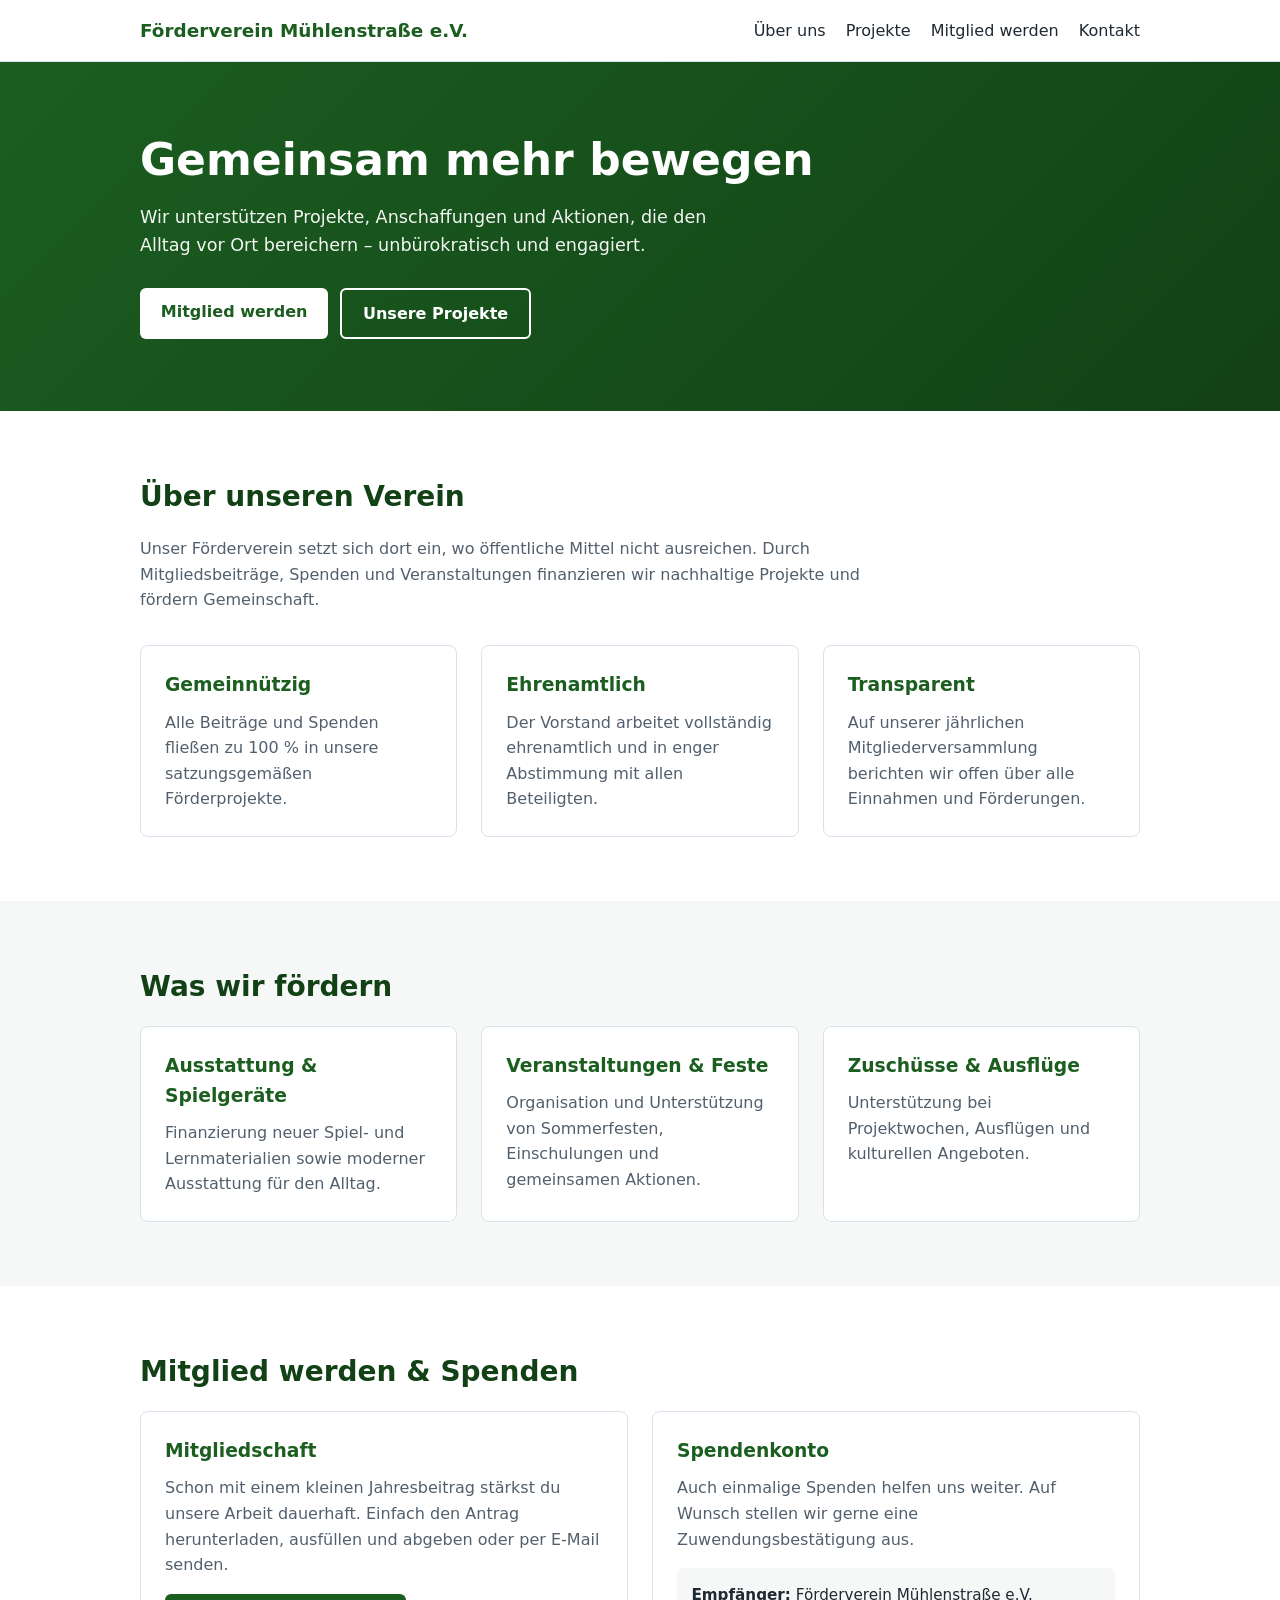
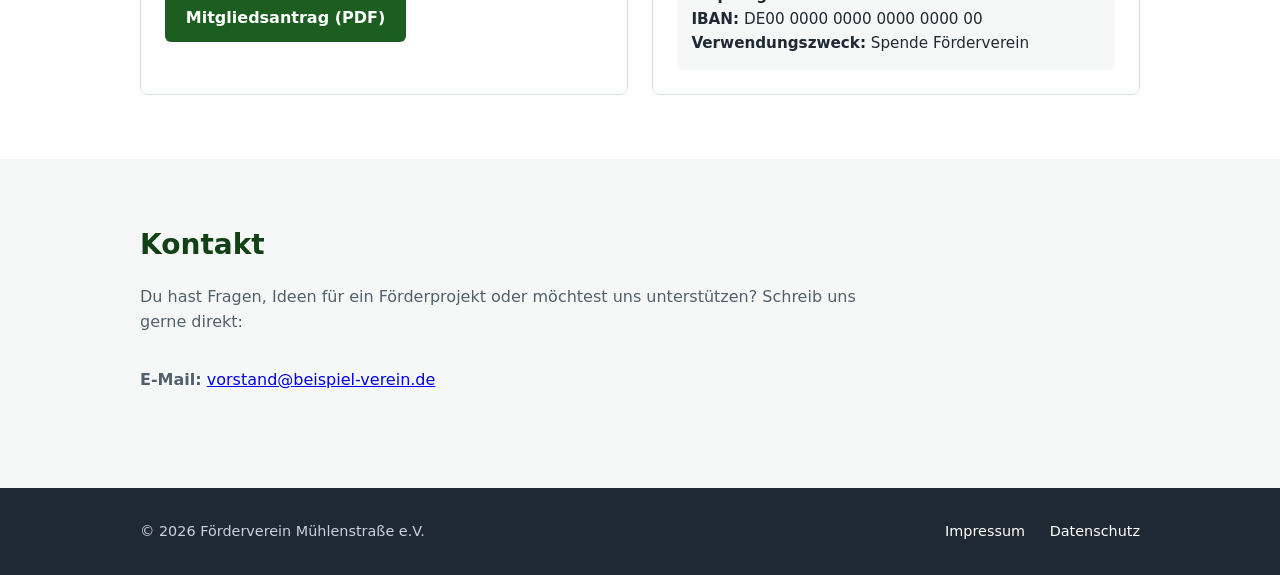
==== index.html @ feee3487 "Add files via upload" ====
<!DOCTYPE html>
<html lang="de">
<head>
  <meta charset="UTF-8">
  <meta name="viewport" content="width=device-width, initial-scale=1.0">
  <title>Förderverein Mühlenstraße e.V.</title>
  <link rel="stylesheet" href="style.css">
</head>
<body>

  <header class="site-header">
    <div class="container nav-wrapper">
      <a href="index.html" class="logo">Förderverein Mühlenstraße e.V.</a>
      <nav aria-label="Hauptnavigation">
        <ul class="nav-list">
          <li><a href="#ueber-uns">Über uns</a></li>
          <li><a href="#projekte">Projekte</a></li>
          <li><a href="#mitglied-werden">Mitglied werden</a></li>
          <li><a href="#kontakt">Kontakt</a></li>
        </ul>
      </nav>
    </div>
  </header>

  <main>
    <!-- Hero-Bereich -->
    <section class="hero">
      <div class="container">
        <h1>Gemeinsam mehr bewegen</h1>
        <p>Wir unterstützen Projekte, Anschaffungen und Aktionen, die den Alltag vor Ort bereichern – unbürokratisch und engagiert.</p>
        <div class="hero-actions">
          <a href="#mitglied-werden" class="btn btn-primary">Mitglied werden</a>
          <a href="#projekte" class="btn btn-secondary">Unsere Projekte</a>
        </div>
      </div>
    </section>

    <!-- Über uns -->
    <section id="ueber-uns" class="section">
      <div class="container">
        <h2>Über unseren Verein</h2>
        <p>Unser Förderverein setzt sich dort ein, wo öffentliche Mittel nicht ausreichen. Durch Mitgliedsbeiträge, Spenden und Veranstaltungen finanzieren wir nachhaltige Projekte und fördern Gemeinschaft.</p>
        <div class="grid-3">
          <div class="card">
            <h3>Gemeinnützig</h3>
            <p>Alle Beiträge und Spenden fließen zu 100 % in unsere satzungsgemäßen Förderprojekte.</p>
          </div>
          <div class="card">
            <h3>Ehrenamtlich</h3>
            <p>Der Vorstand arbeitet vollständig ehrenamtlich und in enger Abstimmung mit allen Beteiligten.</p>
          </div>
          <div class="card">
            <h3>Transparent</h3>
            <p>Auf unserer jährlichen Mitgliederversammlung berichten wir offen über alle Einnahmen und Förderungen.</p>
          </div>
        </div>
      </div>
    </section>

    <!-- Projekte -->
    <section id="projekte" class="section section-alt">
      <div class="container">
        <h2>Was wir fördern</h2>
        <div class="grid-3">
          <article class="card">
            <h3>Ausstattung &amp; Spielgeräte</h3>
            <p>Finanzierung neuer Spiel- und Lernmaterialien sowie moderner Ausstattung für den Alltag.</p>
          </article>
          <article class="card">
            <h3>Veranstaltungen &amp; Feste</h3>
            <p>Organisation und Unterstützung von Sommerfesten, Einschulungen und gemeinsamen Aktionen.</p>
          </article>
          <article class="card">
            <h3>Zuschüsse &amp; Ausflüge</h3>
            <p>Unterstützung bei Projektwochen, Ausflügen und kulturellen Angeboten.</p>
          </article>
        </div>
      </div>
    </section>

    <!-- Mitglied werden & Spenden -->
    <section id="mitglied-werden" class="section">
      <div class="container">
        <h2>Mitglied werden &amp; Spenden</h2>
        <div class="grid-2">
          <div class="card">
            <h3>Mitgliedschaft</h3>
            <p>Schon mit einem kleinen Jahresbeitrag stärkst du unsere Arbeit dauerhaft. Einfach den Antrag herunterladen, ausfüllen und abgeben oder per E-Mail senden.</p>
            <a href="dokumente/mitgliedsantrag.pdf" class="btn btn-primary" download>Mitgliedsantrag (PDF)</a>
          </div>
          <div class="card">
            <h3>Spendenkonto</h3>
            <p>Auch einmalige Spenden helfen uns weiter. Auf Wunsch stellen wir gerne eine Zuwendungsbestätigung aus.</p>
            <p class="bank-details">
              <strong>Empfänger:</strong> Förderverein Mühlenstraße e.V.<br>
              <strong>IBAN:</strong> DE00 0000 0000 0000 0000 00<br>
              <strong>Verwendungszweck:</strong> Spende Förderverein
            </p>
          </div>
        </div>
      </div>
    </section>

    <!-- Kontakt -->
    <section id="kontakt" class="section section-alt">
      <div class="container">
        <h2>Kontakt</h2>
        <p>Du hast Fragen, Ideen für ein Förderprojekt oder möchtest uns unterstützen? Schreib uns gerne direkt:</p>
        <p><strong>E-Mail:</strong> <a href="mailto:vorstand@beispiel-verein.de">vorstand@beispiel-verein.de</a></p>
      </div>
    </section>
  </main>

  <footer class="site-footer">
    <div class="container footer-wrapper">
      <span>&copy; 2026 Förderverein Mühlenstraße e.V.</span>
      <nav aria-label="Rechtliches">
        <a href="impressum.html">Impressum</a>
        <a href="datenschutz.html">Datenschutz</a>
      </nav>
    </div>
  </footer>

</body>
</html>
---- style.css ----
:root {
  --primary: #1b5e20;
  --primary-dark: #124116;
  --bg-light: #f6f8f7;
  --text: #1f2933;
  --muted: #52606d;
  --border: #d9e2ec;
  --white: #ffffff;
}

* {
  box-sizing: border-box;
  margin: 0;
  padding: 0;
}

html {
  scroll-behavior: smooth;
}

body {
  font-family: system-ui, -apple-system, BlinkMacSystemFont, "Segoe UI", Roboto, sans-serif;
  color: var(--text);
  line-height: 1.6;
}

.container {
  max-width: 1040px;
  margin: 0 auto;
  padding: 0 1.25rem;
}

/* Header & Navigation */
.site-header {
  background: var(--white);
  border-bottom: 1px solid var(--border);
  position: sticky;
  top: 0;
  z-index: 100;
}

.nav-wrapper {
  display: flex;
  flex-wrap: wrap;
  justify-content: space-between;
  align-items: center;
  padding-top: 1rem;
  padding-bottom: 1rem;
  gap: 1rem;
}

.logo {
  font-weight: 700;
  font-size: 1.15rem;
  color: var(--primary);
  text-decoration: none;
}

.nav-list {
  list-style: none;
  display: flex;
  flex-wrap: wrap;
  gap: 1.25rem;
}

.nav-list a {
  text-decoration: none;
  color: var(--text);
  font-weight: 500;
}

.nav-list a:hover {
  color: var(--primary);
}

/* Hero */
.hero {
  background: linear-gradient(135deg, var(--primary), var(--primary-dark));
  color: var(--white);
  padding: 4.5rem 0;
}

.hero h1 {
  font-size: clamp(1.9rem, 4vw, 2.75rem);
  margin-bottom: 1rem;
  line-height: 1.2;
}

.hero p {
  max-width: 620px;
  font-size: 1.1rem;
  margin-bottom: 1.75rem;
  opacity: 0.95;
}

.hero-actions {
  display: flex;
  flex-wrap: wrap;
  gap: 0.75rem;
}

/* Buttons */
.btn {
  display: inline-block;
  padding: 0.7rem 1.3rem;
  border-radius: 6px;
  font-weight: 600;
  text-decoration: none;
  transition: background 0.15s ease;
}

.btn-primary {
  background: var(--primary);
  color: var(--white);
}

.hero .btn-primary {
  background: var(--white);
  color: var(--primary);
}

.btn-primary:hover {
  opacity: 0.92;
}

.btn-secondary {
  border: 2px solid var(--white);
  color: var(--white);
}

.btn-secondary:hover {
  background: rgba(255, 255, 255, 0.12);
}

/* Sections & Grids */
.section {
  padding: 4rem 0;
}

.section-alt {
  background: var(--bg-light);
}

.section h2 {
  font-size: 1.75rem;
  margin-bottom: 1rem;
  color: var(--primary-dark);
}

.section > .container > p {
  max-width: 720px;
  margin-bottom: 2rem;
  color: var(--muted);
}

.grid-3 {
  display: grid;
  grid-template-columns: repeat(auto-fit, minmax(260px, 1fr));
  gap: 1.5rem;
}

.grid-2 {
  display: grid;
  grid-template-columns: repeat(auto-fit, minmax(300px, 1fr));
  gap: 1.5rem;
}

.card {
  background: var(--white);
  border: 1px solid var(--border);
  border-radius: 8px;
  padding: 1.5rem;
}

.card h3 {
  margin-bottom: 0.6rem;
  color: var(--primary);
}

.card p {
  margin-bottom: 1rem;
  color: var(--muted);
}

.card p:last-child {
  margin-bottom: 0;
}

.bank-details {
  background: var(--bg-light);
  padding: 0.9rem;
  border-radius: 6px;
  font-size: 0.95rem;
  color: var(--text) !important;
}

/* Footer */
.site-footer {
  background: #1f2933;
  color: #cbd2d9;
  padding: 2rem 0;
  font-size: 0.9rem;
}

.footer-wrapper {
  display: flex;
  flex-wrap: wrap;
  justify-content: space-between;
  gap: 1rem;
}

.site-footer a {
  color: var(--white);
  text-decoration: none;
  margin-left: 1.25rem;
}

.site-footer a:hover {
  text-decoration: underline;
}
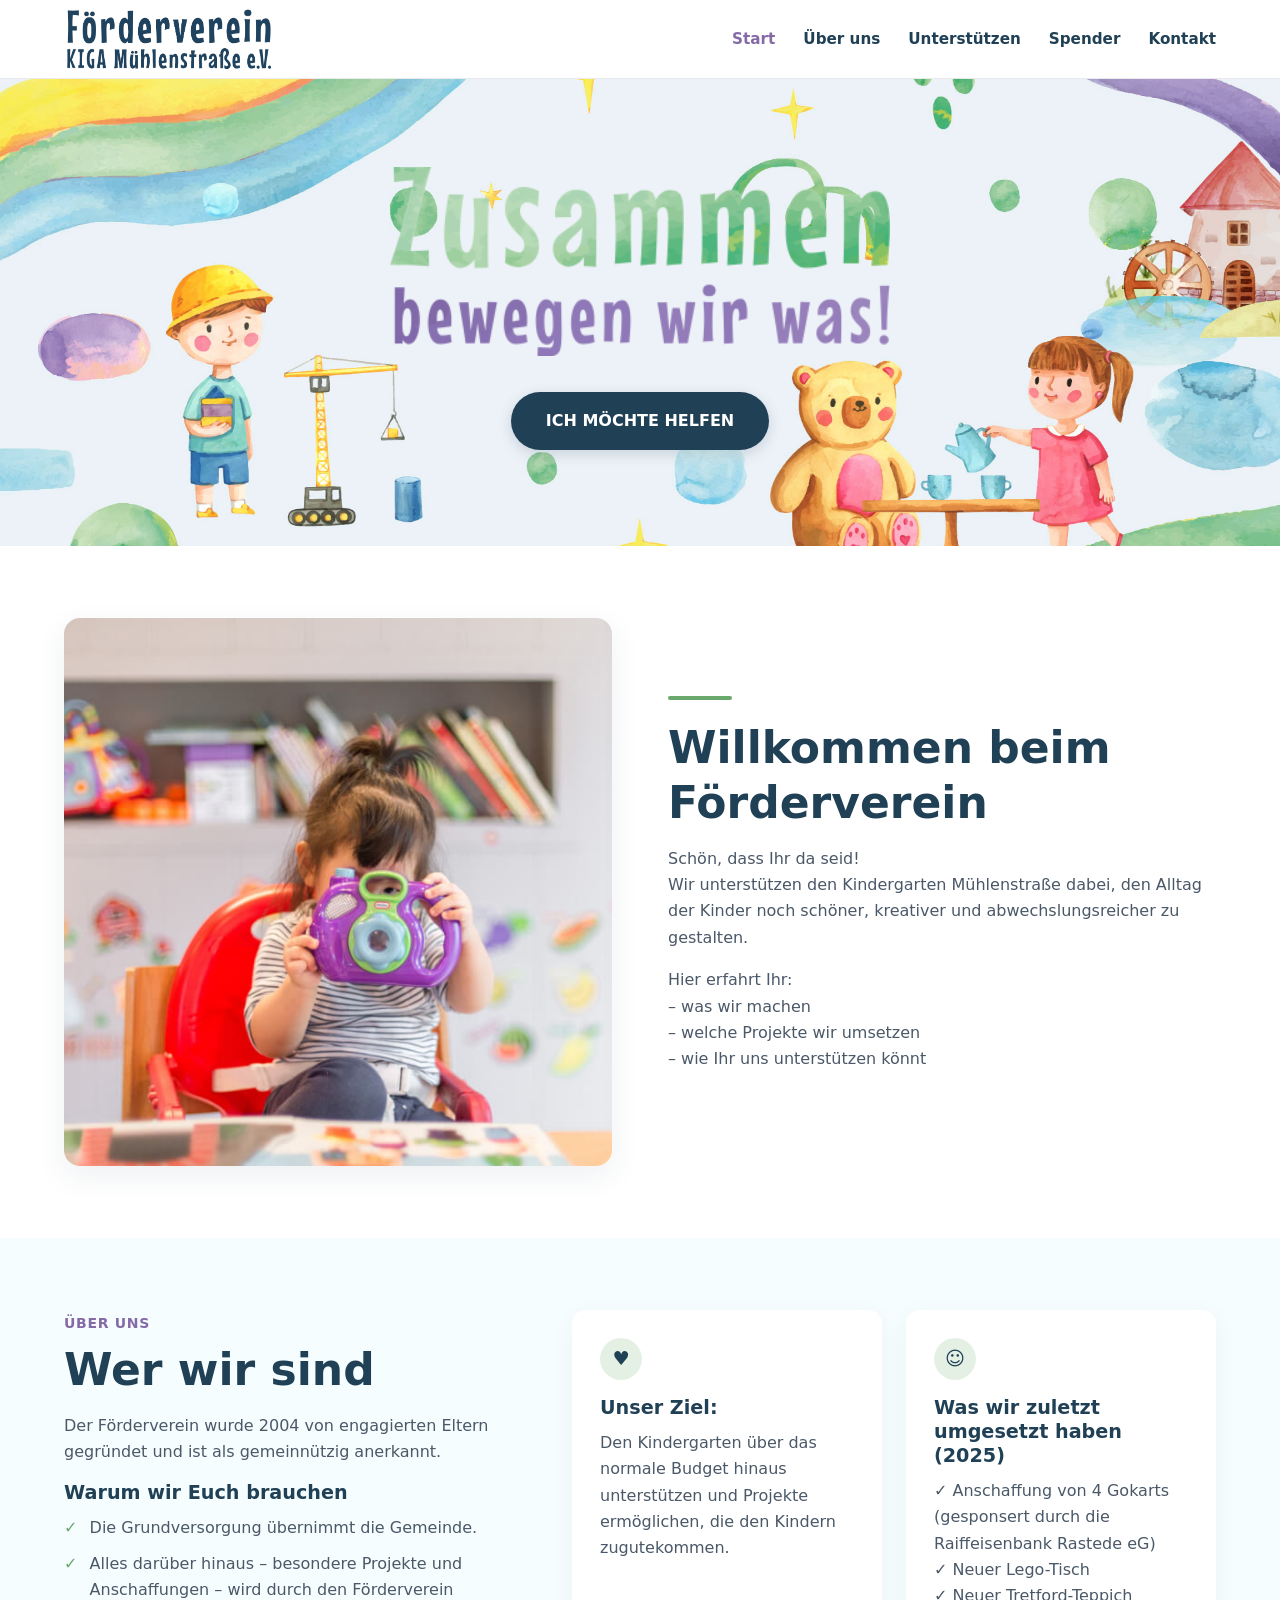
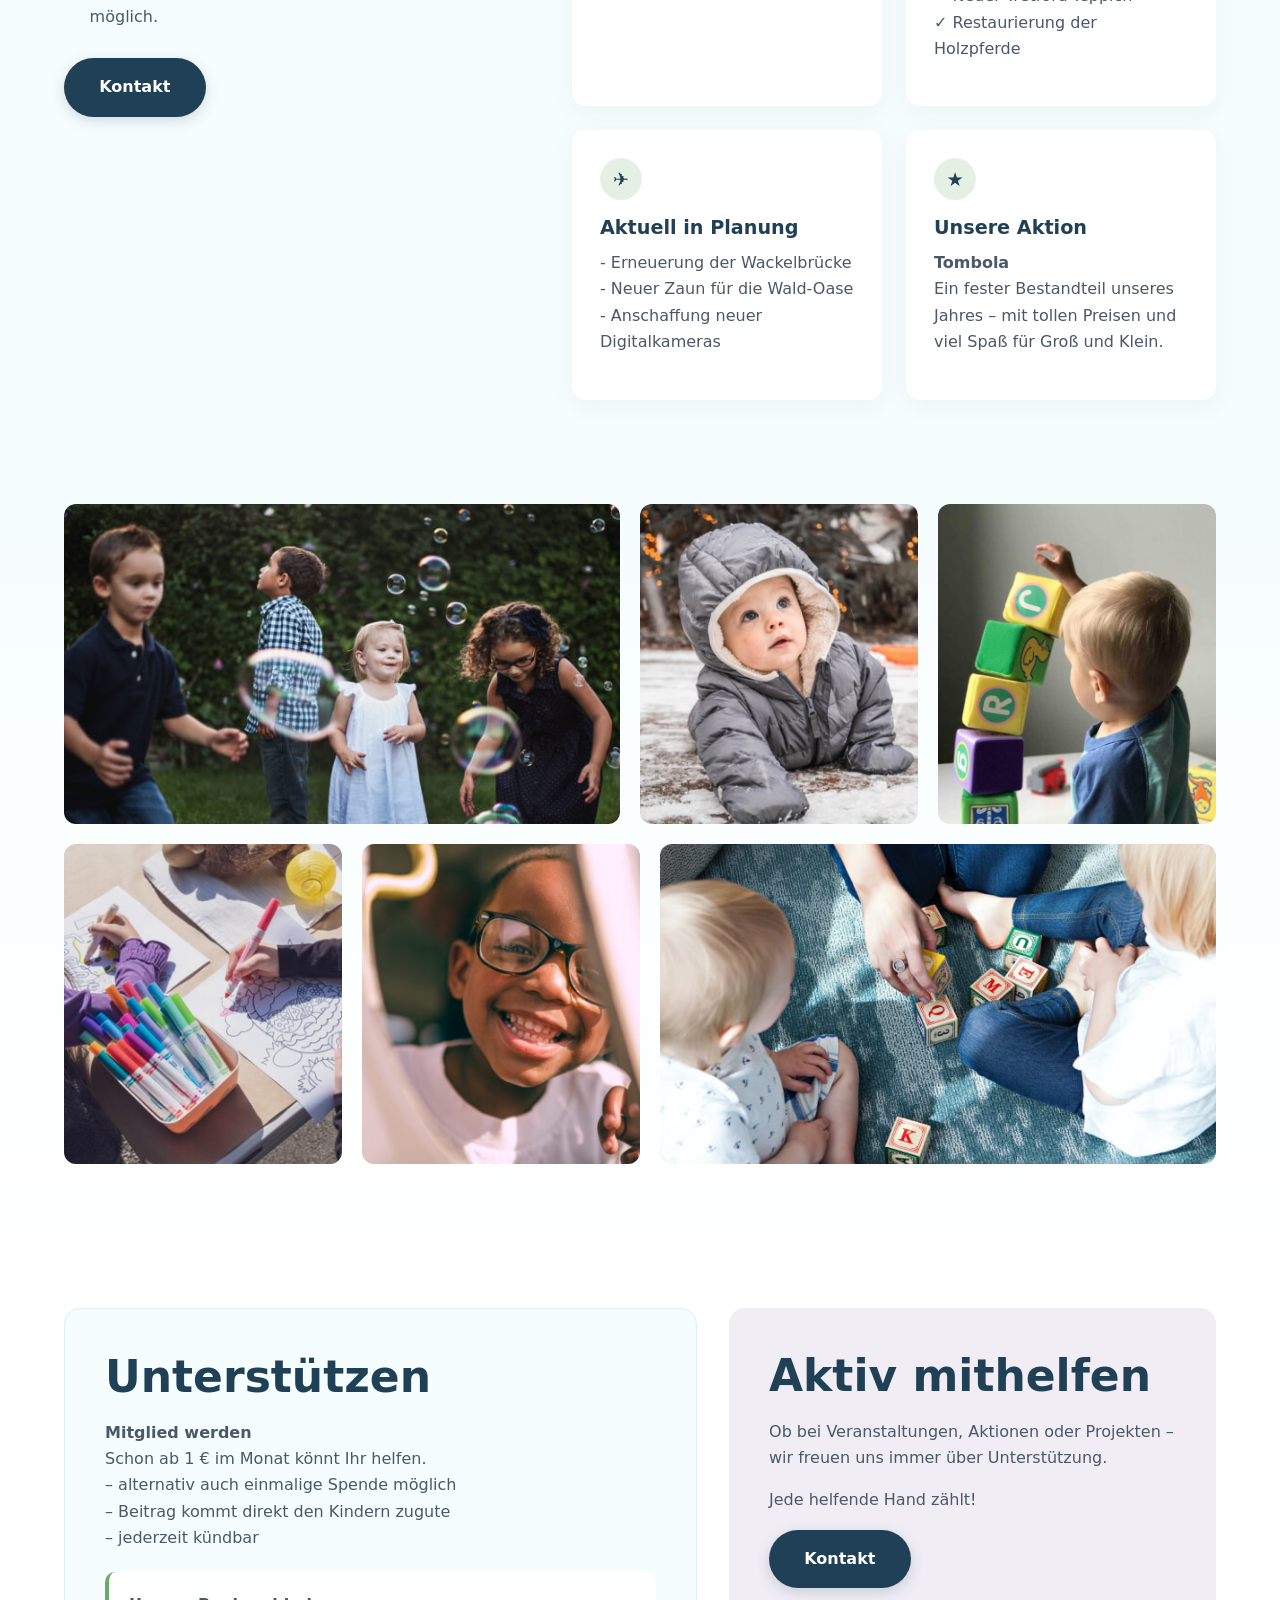
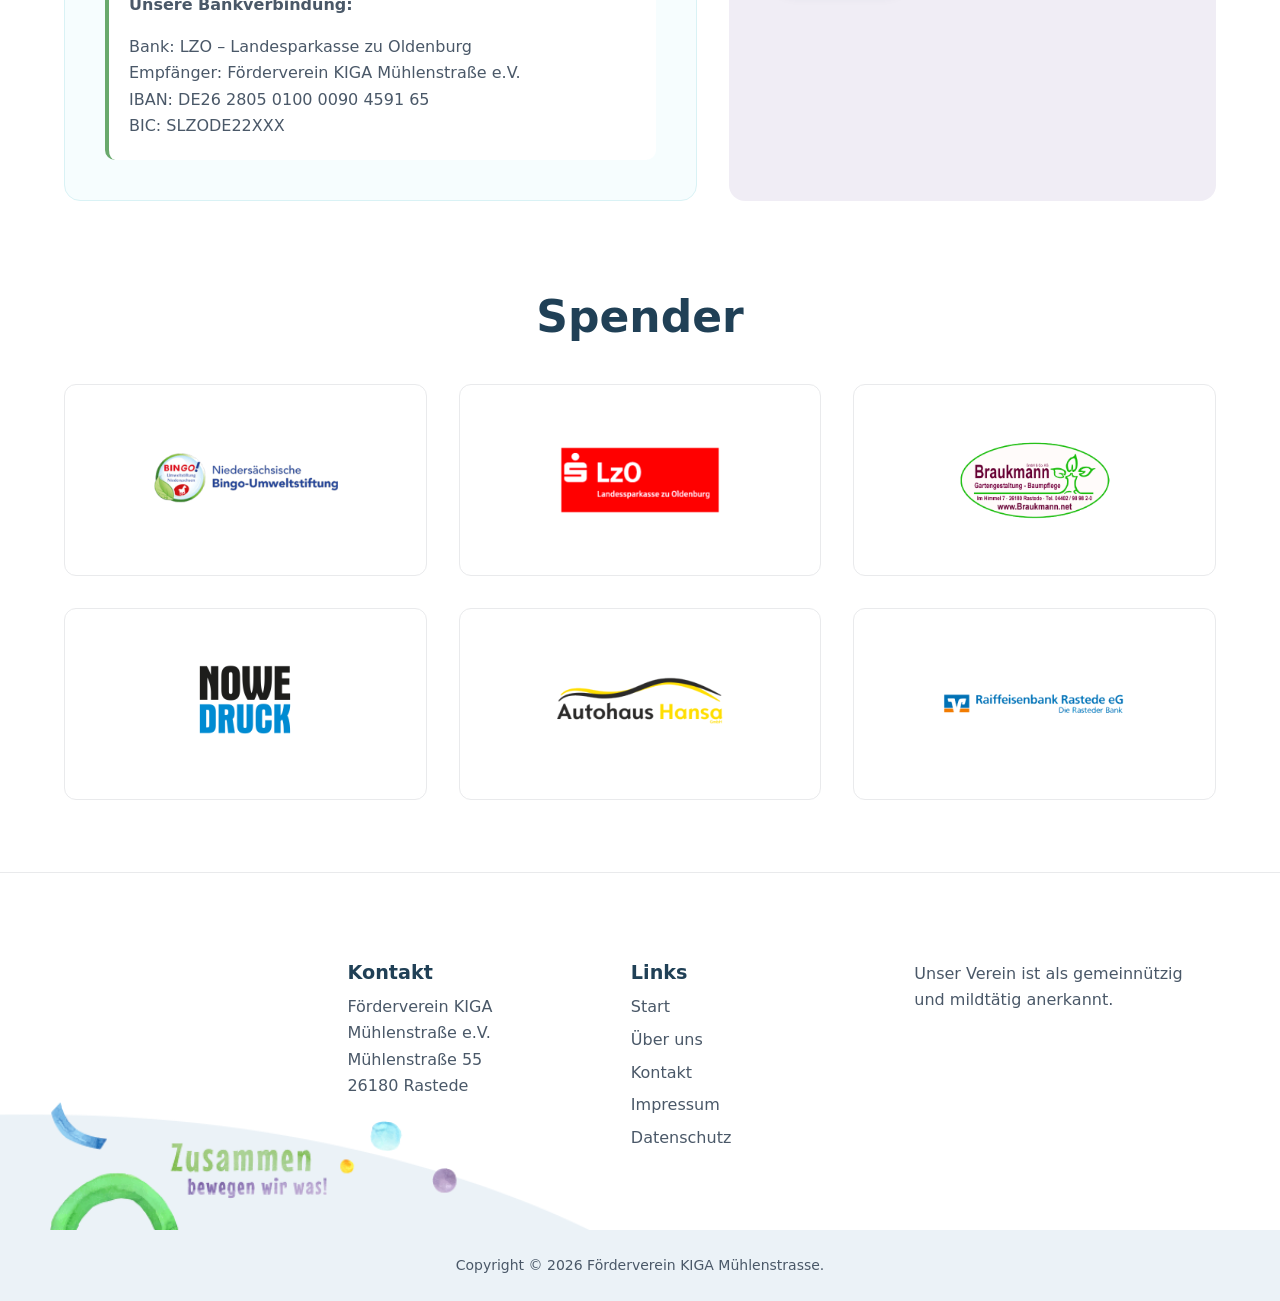
==== commit ffadb9ff: "Add files via upload" ====
--- a/index.html
+++ b/index.html
@@ -3,121 +3,226 @@
 <head>
   <meta charset="UTF-8">
   <meta name="viewport" content="width=device-width, initial-scale=1.0">
-  <title>Förderverein Mühlenstraße e.V.</title>
+  <title>Förderverein KIGA Mühlenstrasse – Rastede</title>
   <link rel="stylesheet" href="style.css">
+  <link rel="icon" href="bilder/Favicon_Kiga_muehlenstr-300x300.jpg" type="image/jpeg">
 </head>
 <body>
 
+  <!-- Header & Navigation -->
   <header class="site-header">
     <div class="container nav-wrapper">
-      <a href="index.html" class="logo">Förderverein Mühlenstraße e.V.</a>
-      <nav aria-label="Hauptnavigation">
+      <a href="#start" class="logo-link">
+        <img src="bilder/Logo_KIGA_Muehlenstrasse_Rastede_mJ7N.png" alt="Förderverein KIGA Mühlenstrasse e.V.">
+      </a>
+      <nav aria-label="Primäre Website-Navigation">
         <ul class="nav-list">
+          <li><a href="#start" class="active">Start</a></li>
           <li><a href="#ueber-uns">Über uns</a></li>
-          <li><a href="#projekte">Projekte</a></li>
-          <li><a href="#mitglied-werden">Mitglied werden</a></li>
+          <li><a href="#unterstuetzen">Unterstützen</a></li>
+          <li><a href="#spender">Spender</a></li>
           <li><a href="#kontakt">Kontakt</a></li>
         </ul>
       </nav>
     </div>
   </header>
 
-  <main>
+  <main id="start">
     <!-- Hero-Bereich -->
     <section class="hero">
+      <div class="container hero-inner">
+        <img src="bilder/Header_Zusatz-FV-KIGA-Rastede-rr4tlqom62oj210b3sc5xl4yp_mJ7N.png" alt="Zusammen bewegen wir was!" class="hero-graphic">
+        <div class="hero-action">
+          <a href="#unterstuetzen" class="btn">ICH MÖCHTE HELFEN</a>
+        </div>
+      </div>
+    </section>
+
+    <!-- Willkommen beim Förderverein -->
+    <section class="section section-white">
+      <div class="container split-2">
+        <div class="image-col">
+          <img src="bilder/day-care-home-about-image_mJ7N.jpg" alt="Kindergarten Mühlenstraße Rastede" class="rounded-img">
+        </div>
+        <div class="text-col">
+          <div class="accent-line"></div>
+          <h2>Willkommen beim Förderverein</h2>
+          <p>Schön, dass Ihr da seid!<br>
+          Wir unterstützen den Kindergarten Mühlenstraße dabei, den Alltag der Kinder noch schöner, kreativer und abwechslungsreicher zu gestalten.</p>
+          <p>Hier erfahrt Ihr:<br>
+          – was wir machen<br>
+          – welche Projekte wir umsetzen<br>
+          – wie Ihr uns unterstützen könnt</p>
+        </div>
+      </div>
+    </section>
+
+    <!-- Über uns & Projekte -->
+    <section id="ueber-uns" class="section section-ice">
+      <div class="container about-layout">
+        <div class="about-intro">
+          <span class="eyebrow">Über uns</span>
+          <h2>Wer wir sind</h2>
+          <p>Der Förderverein wurde 2004 von engagierten Eltern gegründet und ist als gemeinnützig anerkannt.</p>
+          
+          <h5>Warum wir Euch brauchen</h5>
+          <ul class="check-list">
+            <li>Die Grundversorgung übernimmt die Gemeinde.</li>
+            <li>Alles darüber hinaus – besondere Projekte und Anschaffungen – wird durch den Förderverein möglich.</li>
+          </ul>
+          <a href="#kontakt" class="btn">Kontakt</a>
+        </div>
+
+        <div class="about-cards">
+          <div class="info-card">
+            <div class="card-icon">♥</div>
+            <h5>Unser Ziel:</h5>
+            <p>Den Kindergarten über das normale Budget hinaus unterstützen und Projekte ermöglichen, die den Kindern zugutekommen.</p>
+          </div>
+
+          <div class="info-card">
+            <div class="card-icon">☺</div>
+            <h5>Was wir zuletzt umgesetzt haben (2025)</h5>
+            <p>
+              ✓ Anschaffung von 4 Gokarts (gesponsert durch die Raiffeisenbank Rastede eG)<br>
+              ✓ Neuer Lego-Tisch<br>
+              ✓ Neuer Tretford-Teppich<br>
+              ✓ Restaurierung der Holzpferde
+            </p>
+          </div>
+
+          <div class="info-card">
+            <div class="card-icon">✈</div>
+            <h5>Aktuell in Planung</h5>
+            <p>
+              - Erneuerung der Wackelbrücke<br>
+              - Neuer Zaun für die Wald-Oase<br>
+              - Anschaffung neuer Digitalkameras
+            </p>
+          </div>
+
+          <div class="info-card">
+            <div class="card-icon">★</div>
+            <h5>Unsere Aktion</h5>
+            <p><strong>Tombola</strong><br>
+            Ein fester Bestandteil unseres Jahres – mit tollen Preisen und viel Spaß für Groß und Klein.</p>
+          </div>
+        </div>
+      </div>
+    </section>
+
+    <!-- Bildergalerie -->
+    <section class="section section-gradient">
+      <div class="container gallery-wrapper">
+        <div class="gallery-row row-wide-left">
+          <img src="bilder/day-care-home-gallery-image-6_mJ7N.jpg" alt="Impression 1">
+          <img src="bilder/day-care-home-gallery-image-5_mJ7N.jpg" alt="Impression 2">
+          <img src="bilder/day-care-home-gallery-image-4_mJ7N.jpg" alt="Impression 3">
+        </div>
+        <div class="gallery-row row-wide-right">
+          <img src="bilder/day-care-home-gallery-image-2_mJ7N.jpg" alt="Impression 4">
+          <img src="bilder/day-care-home-gallery-image-1_mJ7N.jpg" alt="Impression 5">
+          <img src="bilder/day-care-home-gallery-image-3_mJ7N.jpg" alt="Impression 6">
+        </div>
+      </div>
+    </section>
+
+    <!-- Unterstützen & Aktiv mithelfen -->
+    <section id="unterstuetzen" class="section section-white">
+      <div class="container support-grid">
+        <div class="support-box box-ice">
+          <h2>Unterstützen</h2>
+          <p><strong>Mitglied werden</strong><br>
+          Schon ab 1 € im Monat könnt Ihr helfen.<br>
+          – alternativ auch einmalige Spende möglich<br>
+          – Beitrag kommt direkt den Kindern zugute<br>
+          – jederzeit kündbar</p>
+
+          <div class="bank-box">
+            <p><strong>Unsere Bankverbindung:</strong></p>
+            <p>
+              Bank: LZO – Landesparkasse zu Oldenburg<br>
+              Empfänger: Förderverein KIGA Mühlenstraße e.V.<br>
+              IBAN: DE26 2805 0100 0090 4591 65<br>
+              BIC: SLZODE22XXX
+            </p>
+          </div>
+        </div>
+
+        <div class="support-box box-mint">
+          <h2>Aktiv mithelfen</h2>
+          <p>Ob bei Veranstaltungen, Aktionen oder Projekten – wir freuen uns immer über Unterstützung.</p>
+          <p>Jede helfende Hand zählt!</p>
+          <a href="#kontakt" class="btn">Kontakt</a>
+        </div>
+      </div>
+    </section>
+
+    <!-- Spender -->
+    <section id="spender" class="section section-white section-sponsors">
       <div class="container">
-        <h1>Gemeinsam mehr bewegen</h1>
-        <p>Wir unterstützen Projekte, Anschaffungen und Aktionen, die den Alltag vor Ort bereichern – unbürokratisch und engagiert.</p>
-        <div class="hero-actions">
-          <a href="#mitglied-werden" class="btn btn-primary">Mitglied werden</a>
-          <a href="#projekte" class="btn btn-secondary">Unsere Projekte</a>
-        </div>
-      </div>
-    </section>
-
-    <!-- Über uns -->
-    <section id="ueber-uns" class="section">
+        <h2 class="center-title">Spender</h2>
+        <div class="sponsors-grid">
+          <div class="sponsor-item">
+            <img src="bilder/Spender_KIGA_Muehlenstr1_mJ7N.png" alt="Spender 1">
+          </div>
+          <div class="sponsor-item">
+            <img src="bilder/Spender_KIGA_Muehlenstr2_mJ7N.png" alt="Spender 2">
+          </div>
+          <div class="sponsor-item">
+            <img src="bilder/Spender_KIGA_Muehlenstr3_mJ7N.png" alt="Spender 3">
+          </div>
+          <div class="sponsor-item">
+            <img src="bilder/Spender_KIGA_Muehlenstr4_mJ7N.png" alt="Spender 4">
+          </div>
+          <div class="sponsor-item">
+            <img src="bilder/Spender_KIGA_Muehlenstr5_mJ7N.png" alt="Spender 5">
+          </div>
+          <div class="sponsor-item">
+            <img src="bilder/Spender_KIGA_Muehlenstr6_mJ7N.png" alt="Spender 6">
+          </div>
+        </div>
+      </div>
+    </section>
+  </main>
+
+  <!-- Footer -->
+  <footer id="kontakt" class="site-footer">
+    <div class="footer-main">
+      <div class="container footer-grid">
+        <div class="footer-spacer"></div>
+        
+        <div class="footer-col">
+          <h5>Kontakt</h5>
+          <p>
+            Förderverein KIGA<br>
+            Mühlenstraße e.V.<br>
+            Mühlenstraße 55<br>
+            26180 Rastede
+          </p>
+        </div>
+
+        <div class="footer-col">
+          <h5>Links</h5>
+          <ul class="footer-links">
+            <li><a href="#start">Start</a></li>
+            <li><a href="#ueber-uns">Über uns</a></li>
+            <li><a href="#kontakt">Kontakt</a></li>
+            <li><a href="impressum.html">Impressum</a></li>
+            <li><a href="datenschutz.html">Datenschutz</a></li>
+          </ul>
+        </div>
+
+        <div class="footer-col">
+          <p>Unser Verein ist als gemeinnützig und mildtätig anerkannt.</p>
+        </div>
+      </div>
+    </div>
+
+    <div class="footer-bottom">
       <div class="container">
-        <h2>Über unseren Verein</h2>
-        <p>Unser Förderverein setzt sich dort ein, wo öffentliche Mittel nicht ausreichen. Durch Mitgliedsbeiträge, Spenden und Veranstaltungen finanzieren wir nachhaltige Projekte und fördern Gemeinschaft.</p>
-        <div class="grid-3">
-          <div class="card">
-            <h3>Gemeinnützig</h3>
-            <p>Alle Beiträge und Spenden fließen zu 100 % in unsere satzungsgemäßen Förderprojekte.</p>
-          </div>
-          <div class="card">
-            <h3>Ehrenamtlich</h3>
-            <p>Der Vorstand arbeitet vollständig ehrenamtlich und in enger Abstimmung mit allen Beteiligten.</p>
-          </div>
-          <div class="card">
-            <h3>Transparent</h3>
-            <p>Auf unserer jährlichen Mitgliederversammlung berichten wir offen über alle Einnahmen und Förderungen.</p>
-          </div>
-        </div>
-      </div>
-    </section>
-
-    <!-- Projekte -->
-    <section id="projekte" class="section section-alt">
-      <div class="container">
-        <h2>Was wir fördern</h2>
-        <div class="grid-3">
-          <article class="card">
-            <h3>Ausstattung &amp; Spielgeräte</h3>
-            <p>Finanzierung neuer Spiel- und Lernmaterialien sowie moderner Ausstattung für den Alltag.</p>
-          </article>
-          <article class="card">
-            <h3>Veranstaltungen &amp; Feste</h3>
-            <p>Organisation und Unterstützung von Sommerfesten, Einschulungen und gemeinsamen Aktionen.</p>
-          </article>
-          <article class="card">
-            <h3>Zuschüsse &amp; Ausflüge</h3>
-            <p>Unterstützung bei Projektwochen, Ausflügen und kulturellen Angeboten.</p>
-          </article>
-        </div>
-      </div>
-    </section>
-
-    <!-- Mitglied werden & Spenden -->
-    <section id="mitglied-werden" class="section">
-      <div class="container">
-        <h2>Mitglied werden &amp; Spenden</h2>
-        <div class="grid-2">
-          <div class="card">
-            <h3>Mitgliedschaft</h3>
-            <p>Schon mit einem kleinen Jahresbeitrag stärkst du unsere Arbeit dauerhaft. Einfach den Antrag herunterladen, ausfüllen und abgeben oder per E-Mail senden.</p>
-            <a href="dokumente/mitgliedsantrag.pdf" class="btn btn-primary" download>Mitgliedsantrag (PDF)</a>
-          </div>
-          <div class="card">
-            <h3>Spendenkonto</h3>
-            <p>Auch einmalige Spenden helfen uns weiter. Auf Wunsch stellen wir gerne eine Zuwendungsbestätigung aus.</p>
-            <p class="bank-details">
-              <strong>Empfänger:</strong> Förderverein Mühlenstraße e.V.<br>
-              <strong>IBAN:</strong> DE00 0000 0000 0000 0000 00<br>
-              <strong>Verwendungszweck:</strong> Spende Förderverein
-            </p>
-          </div>
-        </div>
-      </div>
-    </section>
-
-    <!-- Kontakt -->
-    <section id="kontakt" class="section section-alt">
-      <div class="container">
-        <h2>Kontakt</h2>
-        <p>Du hast Fragen, Ideen für ein Förderprojekt oder möchtest uns unterstützen? Schreib uns gerne direkt:</p>
-        <p><strong>E-Mail:</strong> <a href="mailto:vorstand@beispiel-verein.de">vorstand@beispiel-verein.de</a></p>
-      </div>
-    </section>
-  </main>
-
-  <footer class="site-footer">
-    <div class="container footer-wrapper">
-      <span>&copy; 2026 Förderverein Mühlenstraße e.V.</span>
-      <nav aria-label="Rechtliches">
-        <a href="impressum.html">Impressum</a>
-        <a href="datenschutz.html">Datenschutz</a>
-      </nav>
+        <p>Copyright © 2026 Förderverein KIGA Mühlenstrasse.</p>
+      </div>
     </div>
   </footer>
 
--- a/style.css
+++ b/style.css
@@ -1,11 +1,14 @@
 :root {
-  --primary: #1b5e20;
-  --primary-dark: #124116;
-  --bg-light: #f6f8f7;
-  --text: #1f2933;
-  --muted: #52606d;
-  --border: #d9e2ec;
+  --petrol: #204056;
+  --green: #69a96c;
+  --purple: #856aa8;
+  --yellow: #fcc344;
+  --cyan: #8ae0e5;
+  --text: #4a5868;
+  --bg-ice: #f6fdfe;
+  --bg-footer-bottom: #ebf2f7;
   --white: #ffffff;
+  --border: #e9eaec;
 }
 
 * {
@@ -19,20 +22,68 @@
 }
 
 body {
-  font-family: system-ui, -apple-system, BlinkMacSystemFont, "Segoe UI", Roboto, sans-serif;
+  font-family: system-ui, -apple-system, "Segoe UI", Roboto, Helvetica, Arial, sans-serif;
   color: var(--text);
-  line-height: 1.6;
+  background-color: var(--bg-ice);
+  line-height: 1.65;
+  font-size: 16px;
+}
+
+img {
+  max-width: 100%;
+  height: auto;
+  display: block;
 }
 
 .container {
-  max-width: 1040px;
+  max-width: 1200px;
   margin: 0 auto;
-  padding: 0 1.25rem;
-}
-
-/* Header & Navigation */
+  padding: 0 1.5rem;
+}
+
+h1, h2, h3, h4, h5, h6 {
+  color: var(--petrol);
+  font-weight: 600;
+  line-height: 1.25;
+}
+
+h2 {
+  font-size: clamp(1.85rem, 3.5vw, 2.75rem);
+  margin-bottom: 1rem;
+}
+
+h5 {
+  font-size: 1.2rem;
+  margin-bottom: 0.6rem;
+}
+
+p {
+  margin-bottom: 1rem;
+}
+
+/* Buttons im Original-Look (Pill-Form) */
+.btn {
+  display: inline-block;
+  background-color: var(--petrol);
+  color: var(--white);
+  font-weight: 700;
+  font-size: 1rem;
+  padding: 1rem 2.2rem;
+  border-radius: 30px;
+  text-decoration: none;
+  box-shadow: 0 4px 14px rgba(32, 64, 86, 0.18);
+  transition: background-color 0.2s ease, transform 0.15s ease;
+}
+
+.btn:hover {
+  background-color: var(--purple);
+  color: var(--white);
+  transform: translateY(-1px);
+}
+
+/* Header */
 .site-header {
-  background: var(--white);
+  background-color: var(--white);
   border-bottom: 1px solid var(--border);
   position: sticky;
   top: 0;
@@ -44,177 +95,327 @@
   flex-wrap: wrap;
   justify-content: space-between;
   align-items: center;
-  padding-top: 1rem;
-  padding-bottom: 1rem;
+  min-height: 78px;
   gap: 1rem;
 }
 
-.logo {
-  font-weight: 700;
-  font-size: 1.15rem;
-  color: var(--primary);
-  text-decoration: none;
+.logo-link img {
+  width: 210px;
 }
 
 .nav-list {
   list-style: none;
   display: flex;
   flex-wrap: wrap;
-  gap: 1.25rem;
+  gap: 1.75rem;
 }
 
 .nav-list a {
   text-decoration: none;
-  color: var(--text);
-  font-weight: 500;
-}
-
-.nav-list a:hover {
-  color: var(--primary);
-}
-
-/* Hero */
+  color: var(--petrol);
+  font-weight: 700;
+  font-size: 0.95rem;
+  transition: color 0.2s ease;
+}
+
+.nav-list a:hover,
+.nav-list a.active {
+  color: var(--purple);
+}
+
+/* Hero-Bereich mit Original-Illustration */
 .hero {
-  background: linear-gradient(135deg, var(--primary), var(--primary-dark));
-  color: var(--white);
+  background-color: #f1f4f9;
+  background-image: url("bilder/Header_KIGA_Muehlenstr.jpg");
+  background-size: cover;
+  background-position: center;
+  background-repeat: no-repeat;
+  padding: 5.5rem 0 6rem;
+  text-align: center;
+}
+
+.hero-graphic {
+  margin: 0 auto 2.25rem;
+  max-width: 500px;
+  width: 100%;
+}
+
+/* Sektionen */
+.section {
   padding: 4.5rem 0;
 }
 
-.hero h1 {
-  font-size: clamp(1.9rem, 4vw, 2.75rem);
+.section-white {
+  background-color: var(--white);
+}
+
+.section-ice {
+  background-color: var(--bg-ice);
+}
+
+.section-gradient {
+  background: linear-gradient(180deg, var(--bg-ice) 0%, var(--white) 100%);
+  padding-top: 2rem;
+}
+
+/* Willkommen-Bereich */
+.split-2 {
+  display: grid;
+  grid-template-columns: 1fr 1fr;
+  gap: 3.5rem;
+  align-items: center;
+}
+
+.rounded-img {
+  border-radius: 16px;
+  box-shadow: 0 10px 30px rgba(32, 64, 86, 0.08);
+}
+
+.accent-line {
+  width: 64px;
+  height: 4px;
+  background-color: var(--green);
+  margin-bottom: 1.25rem;
+  border-radius: 2px;
+}
+
+/* Über uns & 4er-Kacheln */
+.about-layout {
+  display: grid;
+  grid-template-columns: 1fr 1.4fr;
+  gap: 3rem;
+  align-items: start;
+}
+
+.eyebrow {
+  display: inline-block;
+  font-size: 0.875rem;
+  font-weight: 700;
+  text-transform: uppercase;
+  letter-spacing: 0.05em;
+  color: var(--purple);
+  margin-bottom: 0.4rem;
+}
+
+.check-list {
+  list-style: none;
+  margin-bottom: 1.75rem;
+}
+
+.check-list li {
+  position: relative;
+  padding-left: 1.6rem;
+  margin-bottom: 0.6rem;
+}
+
+.check-list li::before {
+  content: "✓";
+  position: absolute;
+  left: 0;
+  color: var(--green);
+  font-weight: 700;
+}
+
+.about-cards {
+  display: grid;
+  grid-template-columns: 1fr 1fr;
+  gap: 1.5rem;
+}
+
+.info-card {
+  background: var(--white);
+  padding: 1.75rem;
+  border-radius: 14px;
+  box-shadow: 0 6px 24px rgba(32, 64, 86, 0.05);
+}
+
+.card-icon {
+  width: 42px;
+  height: 42px;
+  border-radius: 50%;
+  background-color: rgba(105, 169, 108, 0.18);
+  color: var(--petrol);
+  display: flex;
+  align-items: center;
+  justify-content: center;
+  font-size: 1.2rem;
   margin-bottom: 1rem;
-  line-height: 1.2;
-}
-
-.hero p {
-  max-width: 620px;
-  font-size: 1.1rem;
-  margin-bottom: 1.75rem;
-  opacity: 0.95;
-}
-
-.hero-actions {
+}
+
+/* Bildergalerie */
+.gallery-wrapper {
   display: flex;
-  flex-wrap: wrap;
-  gap: 0.75rem;
-}
-
-/* Buttons */
-.btn {
-  display: inline-block;
-  padding: 0.7rem 1.3rem;
-  border-radius: 6px;
-  font-weight: 600;
-  text-decoration: none;
-  transition: background 0.15s ease;
-}
-
-.btn-primary {
-  background: var(--primary);
-  color: var(--white);
-}
-
-.hero .btn-primary {
+  flex-direction: column;
+  gap: 1.25rem;
+}
+
+.gallery-row {
+  display: grid;
+  gap: 1.25rem;
+}
+
+.row-wide-left {
+  grid-template-columns: 2fr 1fr 1fr;
+}
+
+.row-wide-right {
+  grid-template-columns: 1fr 1fr 2fr;
+}
+
+.gallery-row img {
+  width: 100%;
+  height: 320px;
+  object-fit: cover;
+  border-radius: 12px;
+}
+
+/* Unterstützen & Mithelfen */
+.support-grid {
+  display: grid;
+  grid-template-columns: 1.3fr 1fr;
+  gap: 2rem;
+}
+
+.support-box {
+  padding: 2.5rem;
+  border-radius: 16px;
+}
+
+.box-ice {
+  background-color: var(--bg-ice);
+  border: 1px solid #d9f2f5;
+}
+
+.box-mint {
+  background-color: rgba(133, 106, 168, 0.12);
+}
+
+.bank-box {
   background: var(--white);
-  color: var(--primary);
-}
-
-.btn-primary:hover {
-  opacity: 0.92;
-}
-
-.btn-secondary {
-  border: 2px solid var(--white);
-  color: var(--white);
-}
-
-.btn-secondary:hover {
-  background: rgba(255, 255, 255, 0.12);
-}
-
-/* Sections & Grids */
-.section {
-  padding: 4rem 0;
-}
-
-.section-alt {
-  background: var(--bg-light);
-}
-
-.section h2 {
-  font-size: 1.75rem;
-  margin-bottom: 1rem;
-  color: var(--primary-dark);
-}
-
-.section > .container > p {
-  max-width: 720px;
-  margin-bottom: 2rem;
-  color: var(--muted);
-}
-
-.grid-3 {
-  display: grid;
-  grid-template-columns: repeat(auto-fit, minmax(260px, 1fr));
-  gap: 1.5rem;
-}
-
-.grid-2 {
-  display: grid;
-  grid-template-columns: repeat(auto-fit, minmax(300px, 1fr));
-  gap: 1.5rem;
-}
-
-.card {
+  padding: 1.25rem;
+  border-radius: 10px;
+  margin-top: 1.25rem;
+  border-left: 4px solid var(--green);
+}
+
+.bank-box p:last-child {
+  margin-bottom: 0;
+}
+
+/* Spender */
+.section-sponsors {
+  padding-top: 1rem;
+}
+
+.center-title {
+  text-align: center;
+  margin-bottom: 2.5rem;
+}
+
+.sponsors-grid {
+  display: grid;
+  grid-template-columns: repeat(3, 1fr);
+  gap: 2rem;
+  align-items: center;
+}
+
+.sponsor-item {
   background: var(--white);
   border: 1px solid var(--border);
-  border-radius: 8px;
-  padding: 1.5rem;
-}
-
-.card h3 {
-  margin-bottom: 0.6rem;
-  color: var(--primary);
-}
-
-.card p {
-  margin-bottom: 1rem;
-  color: var(--muted);
-}
-
-.card p:last-child {
-  margin-bottom: 0;
-}
-
-.bank-details {
-  background: var(--bg-light);
-  padding: 0.9rem;
-  border-radius: 6px;
-  font-size: 0.95rem;
-  color: var(--text) !important;
-}
-
-/* Footer */
+  border-radius: 12px;
+  padding: 1.25rem;
+  display: flex;
+  justify-content: center;
+  align-items: center;
+}
+
+.sponsor-item img {
+  max-height: 150px;
+  object-fit: contain;
+}
+
+/* Footer mit Original-Hintergrundgrafik */
 .site-footer {
-  background: #1f2933;
-  color: #cbd2d9;
-  padding: 2rem 0;
-  font-size: 0.9rem;
-}
-
-.footer-wrapper {
-  display: flex;
-  flex-wrap: wrap;
-  justify-content: space-between;
-  gap: 1rem;
-}
-
-.site-footer a {
-  color: var(--white);
+  background-color: var(--white);
+  border-top: 1px solid var(--border);
+}
+
+.footer-main {
+  padding: 5.5rem 0 4.5rem;
+  background-image: url("bilder/FV-KIGA-Muehlenstr-Footer2.png");
+  background-repeat: no-repeat;
+  background-position: left bottom;
+  background-size: contain;
+}
+
+.footer-grid {
+  display: grid;
+  grid-template-columns: 1fr 1fr 1fr 1.2fr;
+  gap: 2rem;
+}
+
+.footer-links {
+  list-style: none;
+}
+
+.footer-links li {
+  margin-bottom: 0.4rem;
+}
+
+.footer-links a {
+  color: var(--text);
   text-decoration: none;
-  margin-left: 1.25rem;
-}
-
-.site-footer a:hover {
-  text-decoration: underline;
+}
+
+.footer-links a:hover {
+  color: var(--purple);
+}
+
+.footer-bottom {
+  background-color: var(--bg-footer-bottom);
+  padding: 1.5rem 0;
+  text-align: center;
+  font-size: 0.875rem;
+}
+
+.footer-bottom p {
+  margin: 0;
+}
+
+/* Responsive für Tablets & Smartphones */
+@media (max-width: 900px) {
+  .hero {
+    background-image:
+      linear-gradient(rgba(241, 244, 249, 0.72), rgba(241, 244, 249, 0.72)),
+      url("bilder/Header_KIGA_Muehlenstr.jpg");
+    padding: 4rem 0;
+  }
+
+  .split-2,
+  .about-layout,
+  .support-grid {
+    grid-template-columns: 1fr;
+  }
+
+  .footer-grid {
+    grid-template-columns: 1fr 1fr;
+  }
+
+  .footer-spacer {
+    display: none;
+  }
+}
+
+@media (max-width: 640px) {
+  .about-cards,
+  .row-wide-left,
+  .row-wide-right,
+  .sponsors-grid,
+  .footer-grid {
+    grid-template-columns: 1fr;
+  }
+
+  .gallery-row img {
+    height: 240px;
+  }
 }
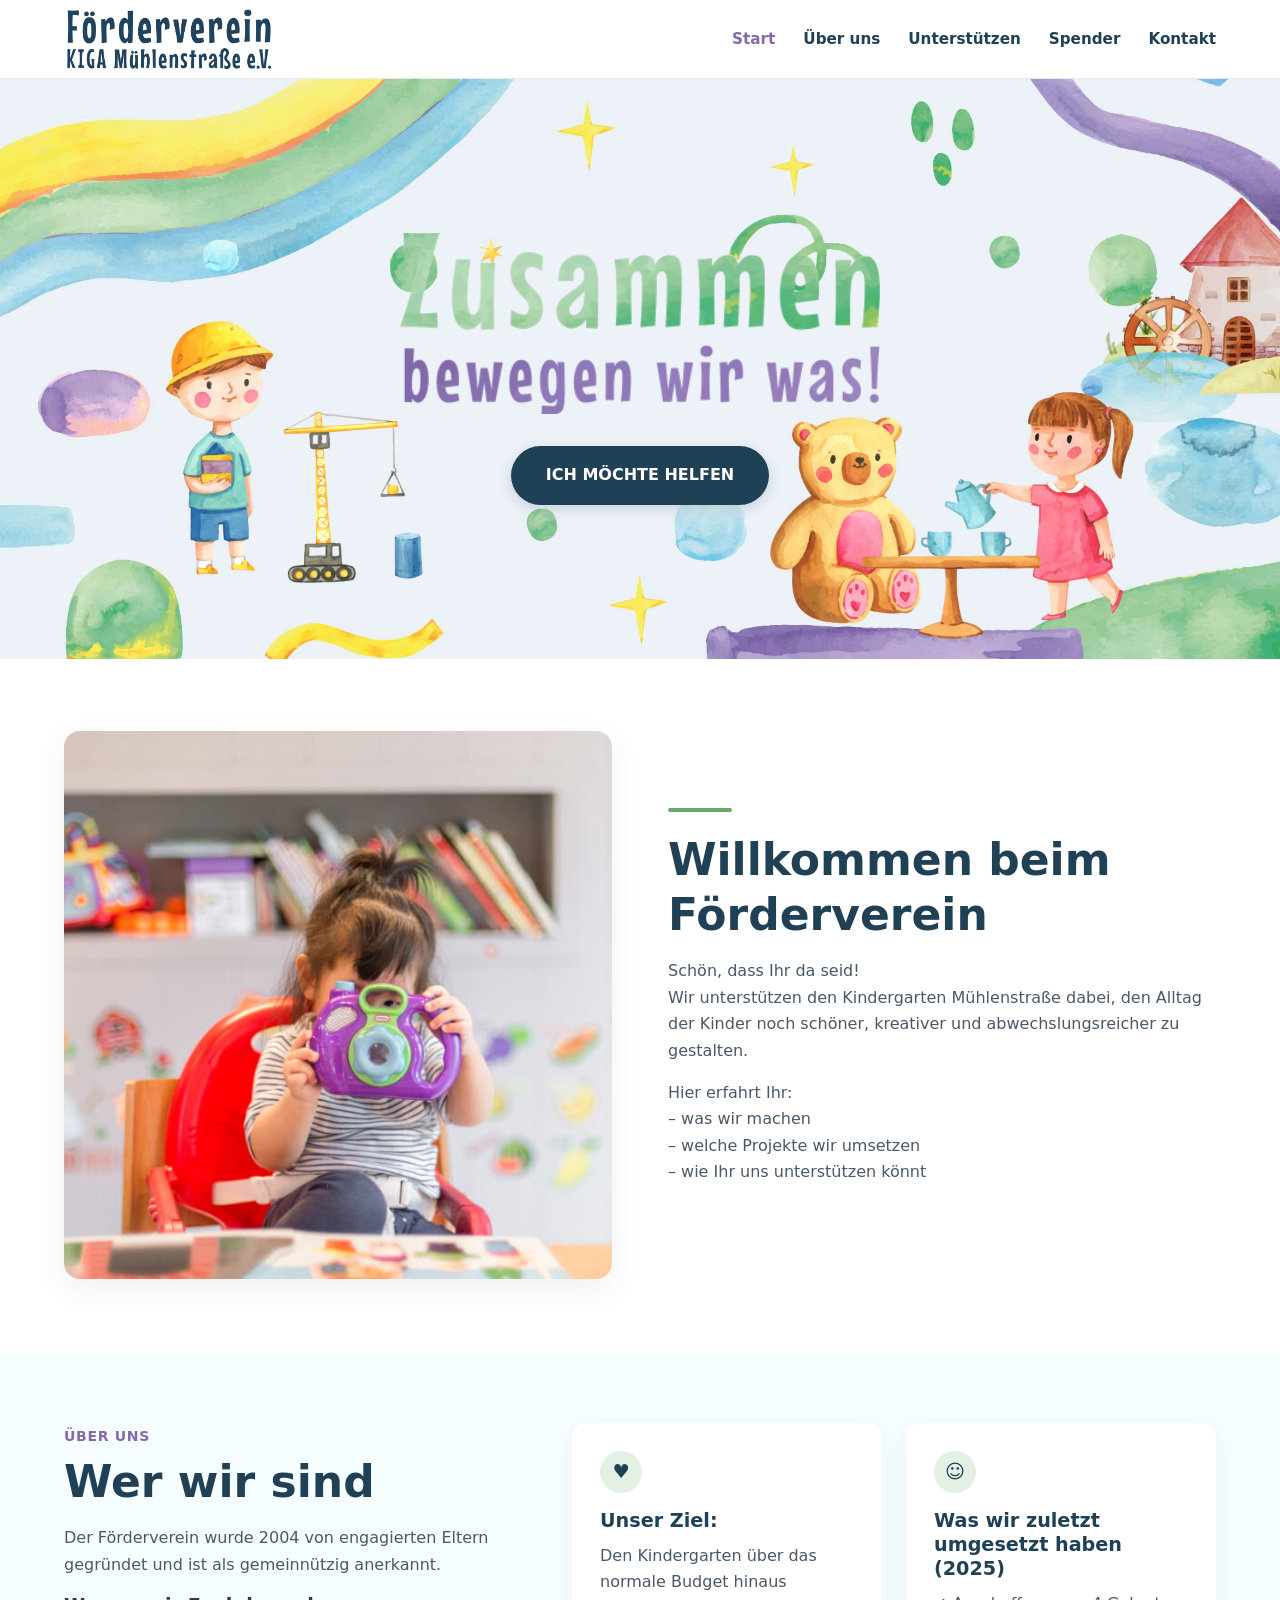
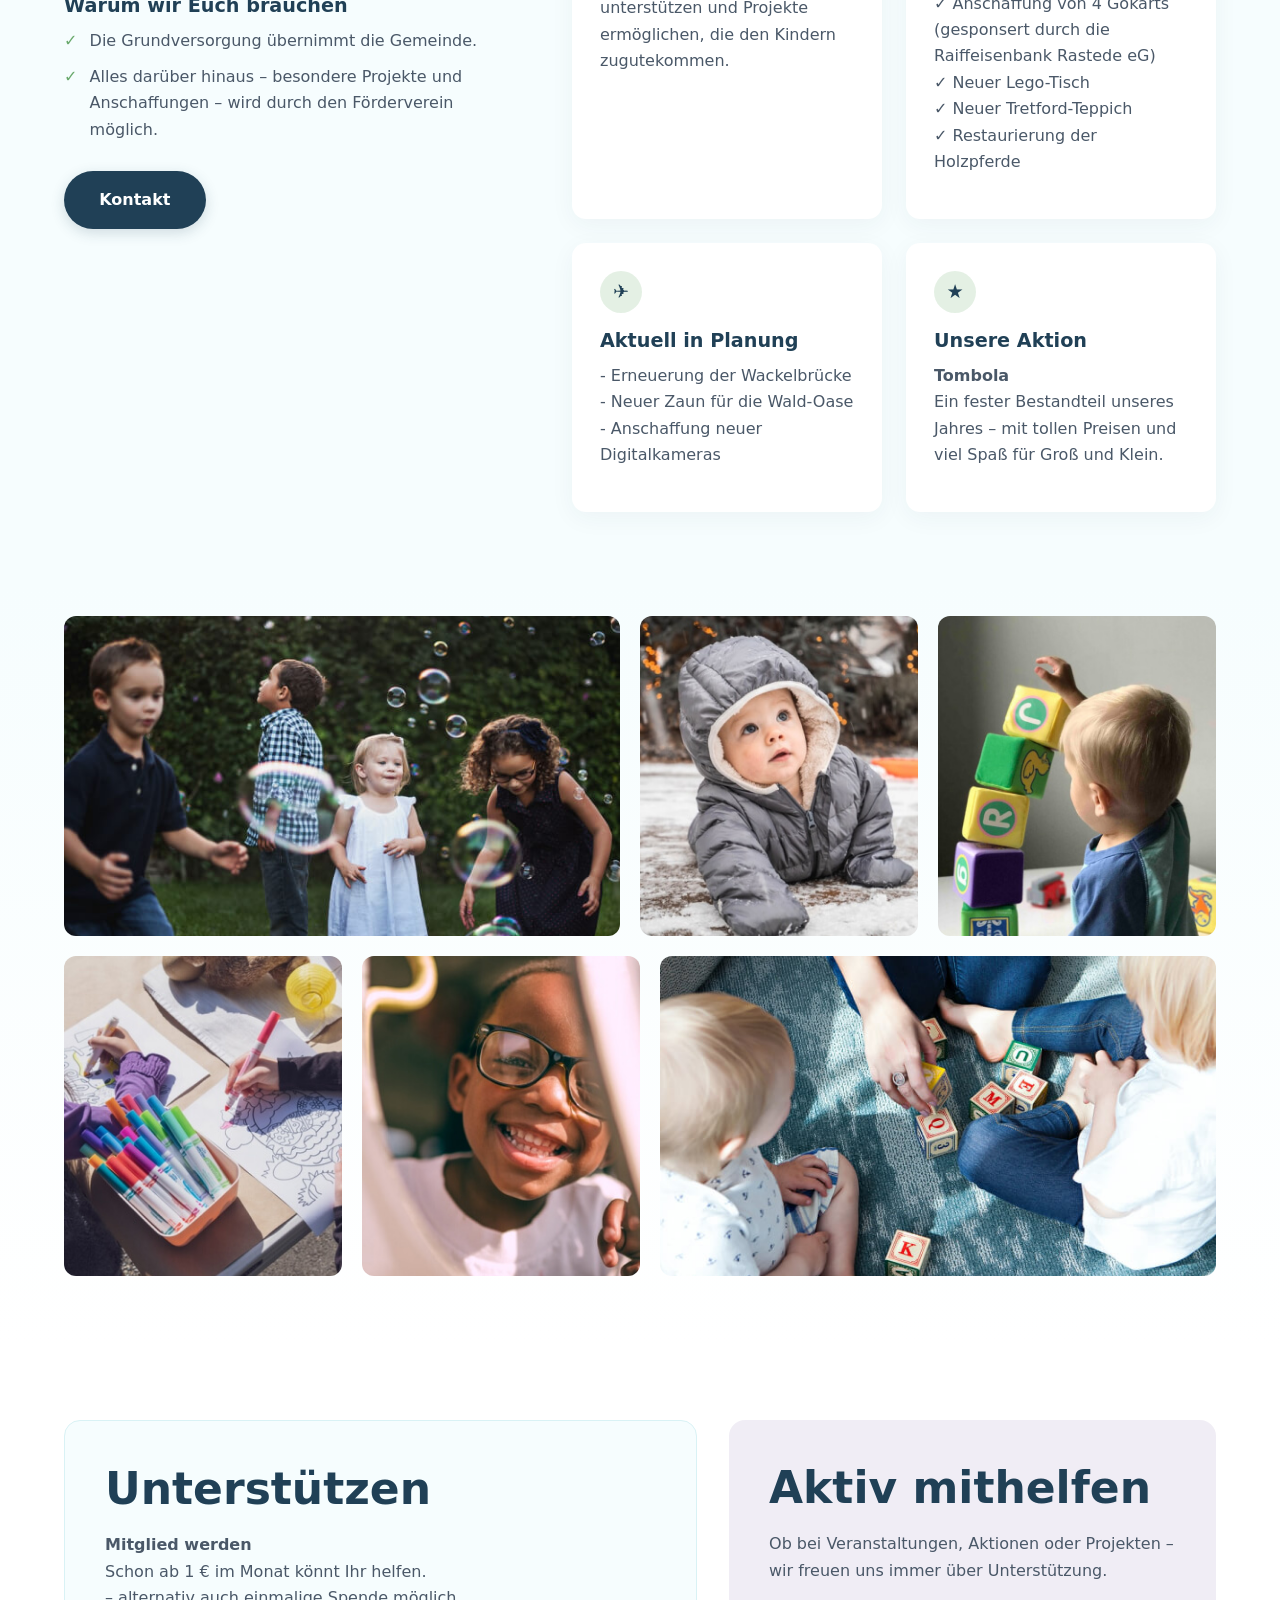
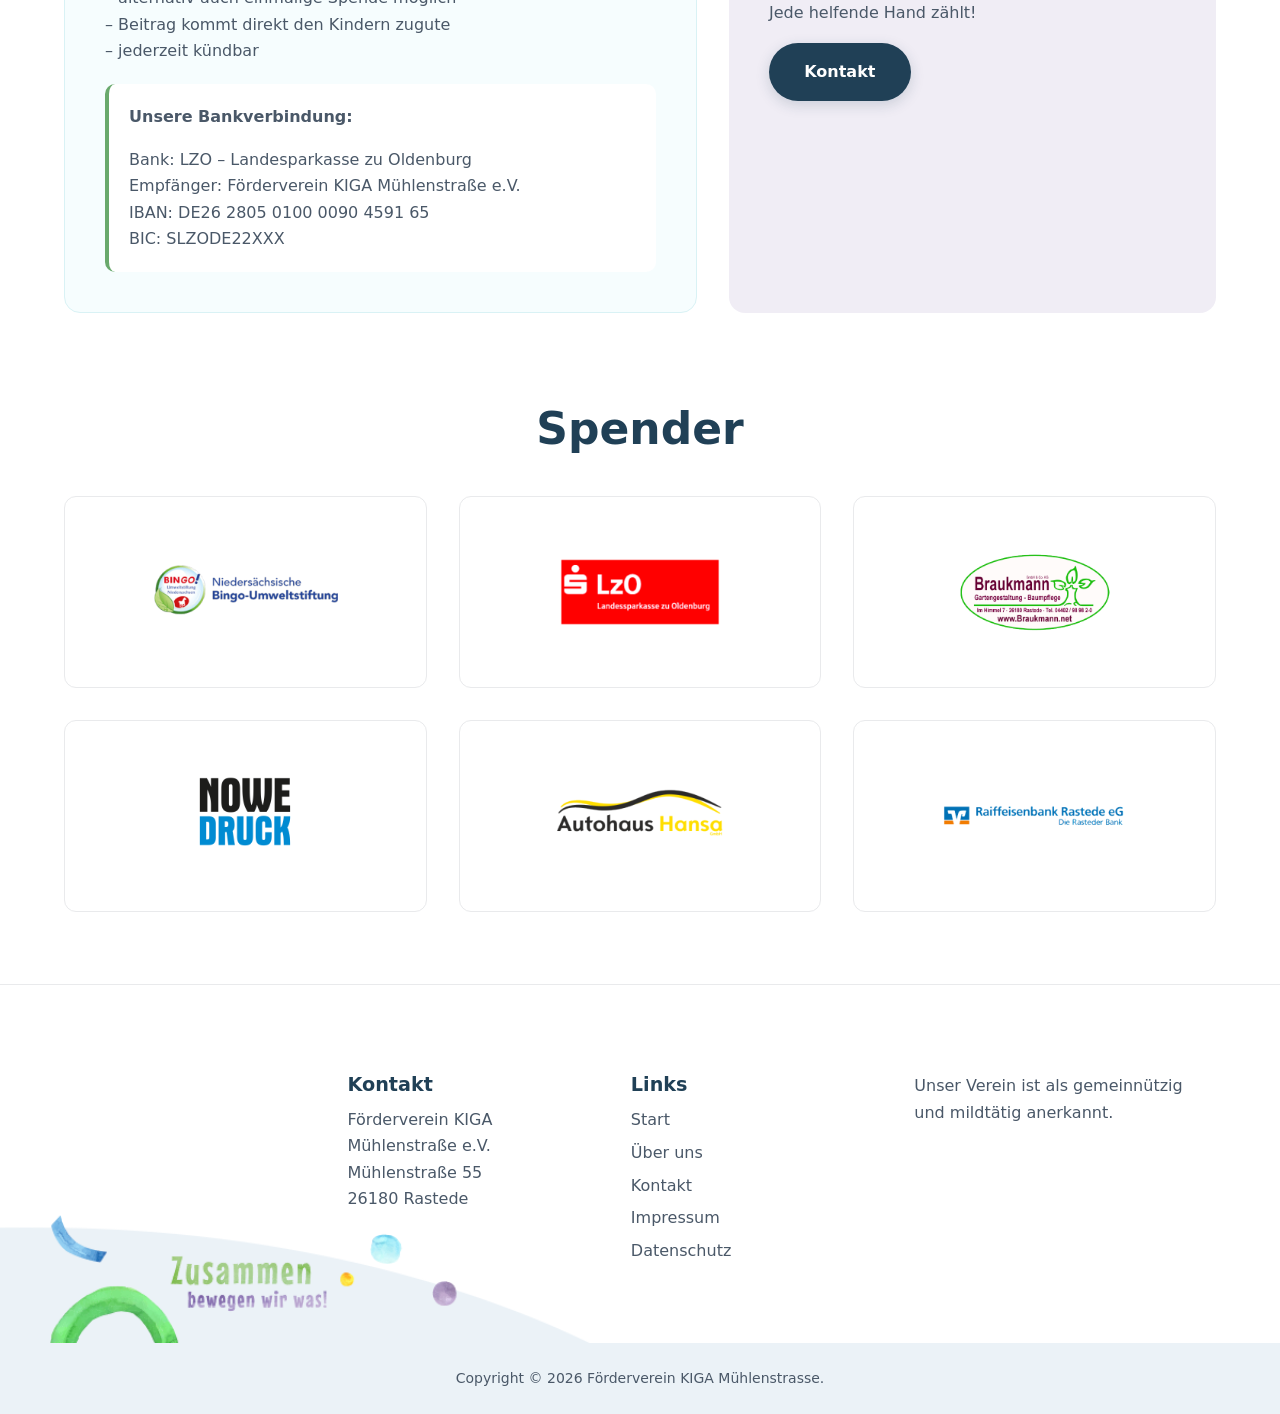
==== commit 05b7af03: "Update index.html" ====
--- a/index.html
+++ b/index.html
@@ -227,4 +227,4 @@
   </footer>
 
 </body>
-</html>+</html>
--- a/style.css
+++ b/style.css
@@ -130,13 +130,20 @@
   background-size: cover;
   background-position: center;
   background-repeat: no-repeat;
-  padding: 5.5rem 0 6rem;
+  min-height: 580px;
+  display: flex;
+  align-items: center;
+  padding: 3rem 0;
   text-align: center;
 }
 
+.hero-inner {
+  width: 100%;
+}
+
 .hero-graphic {
-  margin: 0 auto 2.25rem;
-  max-width: 500px;
+  margin: 0 auto 2rem;
+  max-width: 480px;
   width: 100%;
 }
 
@@ -388,6 +395,7 @@
     background-image:
       linear-gradient(rgba(241, 244, 249, 0.72), rgba(241, 244, 249, 0.72)),
       url("bilder/Header_KIGA_Muehlenstr.jpg");
+    min-height: 440px;
     padding: 4rem 0;
   }
 
@@ -418,4 +426,4 @@
   .gallery-row img {
     height: 240px;
   }
-}+}
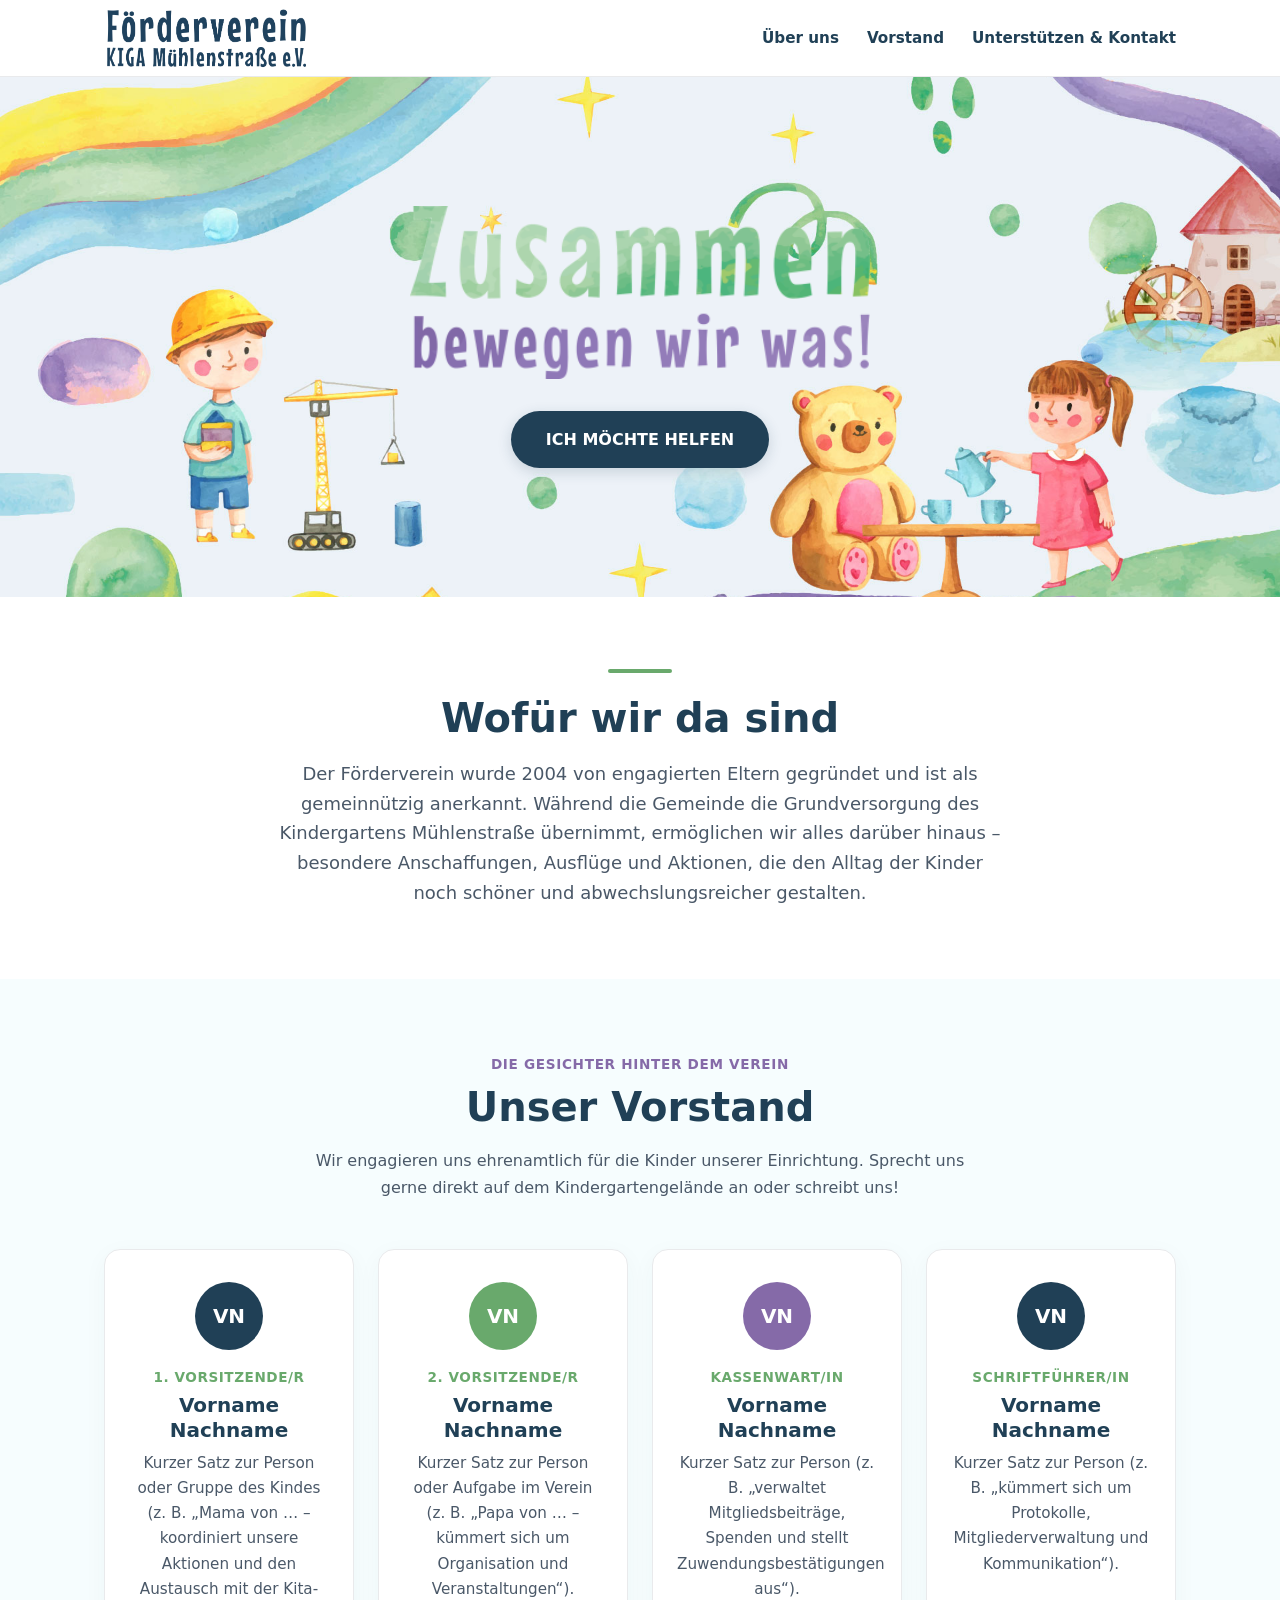
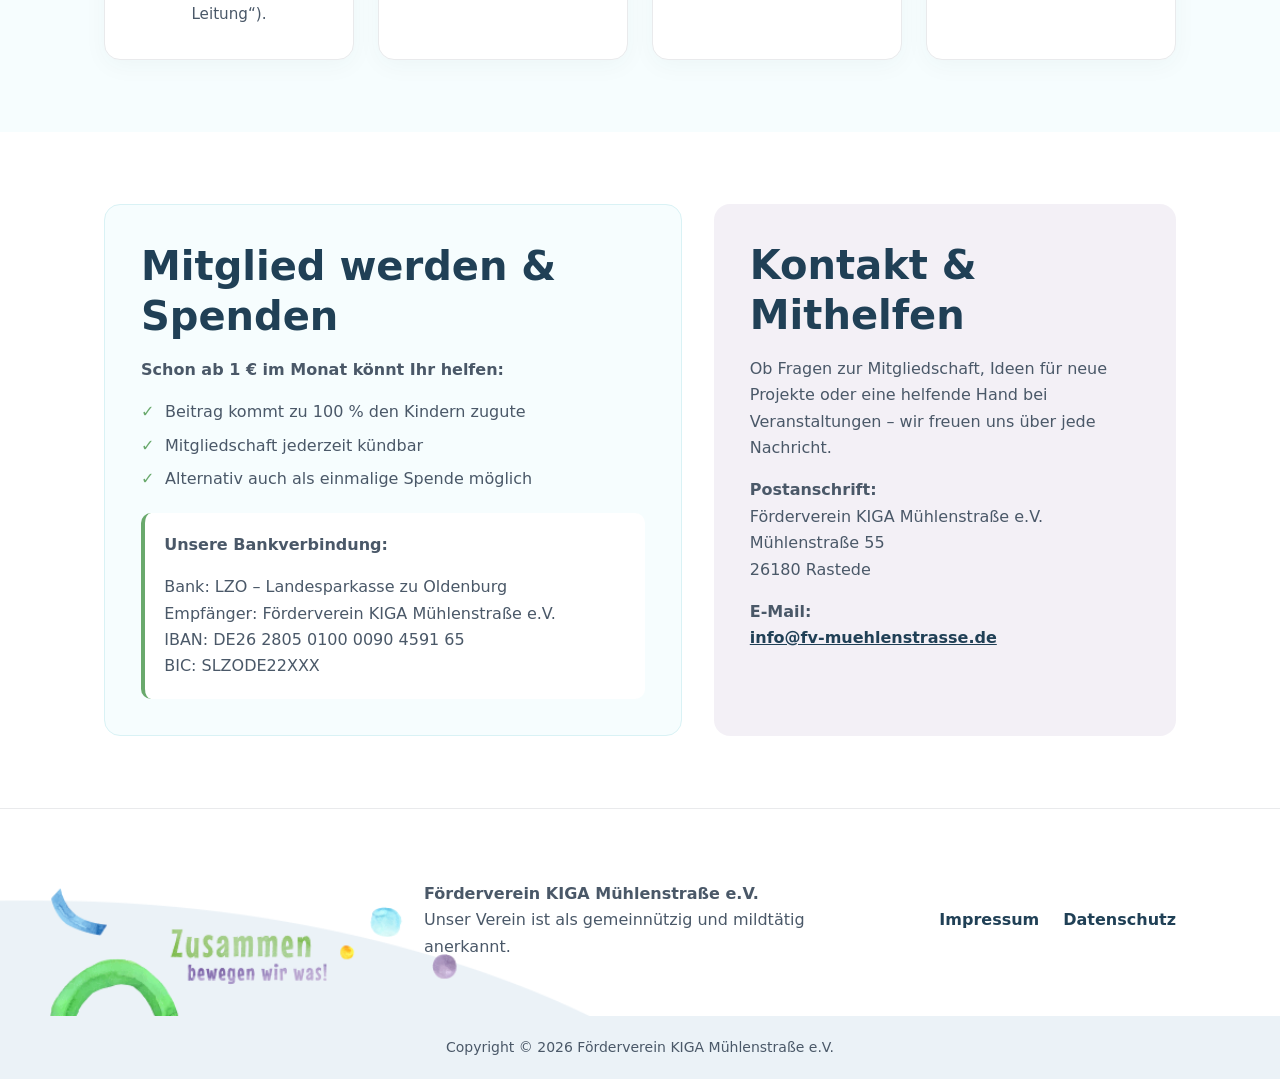
==== commit b56ef5f9: "Add files via upload" ====
--- a/index.html
+++ b/index.html
@@ -15,13 +15,11 @@
       <a href="#start" class="logo-link">
         <img src="bilder/Logo_KIGA_Muehlenstrasse_Rastede_mJ7N.png" alt="Förderverein KIGA Mühlenstrasse e.V.">
       </a>
-      <nav aria-label="Primäre Website-Navigation">
+      <nav aria-label="Hauptnavigation">
         <ul class="nav-list">
-          <li><a href="#start" class="active">Start</a></li>
           <li><a href="#ueber-uns">Über uns</a></li>
-          <li><a href="#unterstuetzen">Unterstützen</a></li>
-          <li><a href="#spender">Spender</a></li>
-          <li><a href="#kontakt">Kontakt</a></li>
+          <li><a href="#vorstand">Vorstand</a></li>
+          <li><a href="#unterstuetzen">Unterstützen &amp; Kontakt</a></li>
         </ul>
       </nav>
     </div>
@@ -38,105 +36,70 @@
       </div>
     </section>
 
-    <!-- Willkommen beim Förderverein -->
-    <section class="section section-white">
-      <div class="container split-2">
-        <div class="image-col">
-          <img src="bilder/day-care-home-about-image_mJ7N.jpg" alt="Kindergarten Mühlenstraße Rastede" class="rounded-img">
+    <!-- Kurzprofil / Zweck -->
+    <section id="ueber-uns" class="section section-white">
+      <div class="container narrow-box">
+        <div class="accent-line"></div>
+        <h2>Wofür wir da sind</h2>
+        <p class="lead">
+          Der Förderverein wurde 2004 von engagierten Eltern gegründet und ist als gemeinnützig anerkannt. 
+          Während die Gemeinde die Grundversorgung des Kindergartens Mühlenstraße übernimmt, ermöglichen wir alles darüber hinaus – besondere Anschaffungen, Ausflüge und Aktionen, die den Alltag der Kinder noch schöner und abwechslungsreicher gestalten.
+        </p>
+      </div>
+    </section>
+
+    <!-- Unser Vorstand -->
+    <section id="vorstand" class="section section-ice">
+      <div class="container">
+        <div class="section-head">
+          <span class="eyebrow">Die Gesichter hinter dem Verein</span>
+          <h2>Unser Vorstand</h2>
+          <p>Wir engagieren uns ehrenamtlich für die Kinder unserer Einrichtung. Sprecht uns gerne direkt auf dem Kindergartengelände an oder schreibt uns!</p>
         </div>
-        <div class="text-col">
-          <div class="accent-line"></div>
-          <h2>Willkommen beim Förderverein</h2>
-          <p>Schön, dass Ihr da seid!<br>
-          Wir unterstützen den Kindergarten Mühlenstraße dabei, den Alltag der Kinder noch schöner, kreativer und abwechslungsreicher zu gestalten.</p>
-          <p>Hier erfahrt Ihr:<br>
-          – was wir machen<br>
-          – welche Projekte wir umsetzen<br>
-          – wie Ihr uns unterstützen könnt</p>
+
+        <div class="board-grid">
+          <article class="board-card">
+            <div class="avatar">VN</div>
+            <span class="board-role">1. Vorsitzende/r</span>
+            <h3>Vorname Nachname</h3>
+            <p>Kurzer Satz zur Person oder Gruppe des Kindes (z. B. „Mama von … – koordiniert unsere Aktionen und den Austausch mit der Kita-Leitung“).</p>
+          </article>
+
+          <article class="board-card">
+            <div class="avatar avatar-green">VN</div>
+            <span class="board-role">2. Vorsitzende/r</span>
+            <h3>Vorname Nachname</h3>
+            <p>Kurzer Satz zur Person oder Aufgabe im Verein (z. B. „Papa von … – kümmert sich um Organisation und Veranstaltungen“).</p>
+          </article>
+
+          <article class="board-card">
+            <div class="avatar avatar-purple">VN</div>
+            <span class="board-role">Kassenwart/in</span>
+            <h3>Vorname Nachname</h3>
+            <p>Kurzer Satz zur Person (z. B. „verwaltet Mitgliedsbeiträge, Spenden und stellt Zuwendungsbestätigungen aus“).</p>
+          </article>
+
+          <article class="board-card">
+            <div class="avatar">VN</div>
+            <span class="board-role">Schriftführer/in</span>
+            <h3>Vorname Nachname</h3>
+            <p>Kurzer Satz zur Person (z. B. „kümmert sich um Protokolle, Mitgliederverwaltung und Kommunikation“).</p>
+          </article>
         </div>
       </div>
     </section>
 
-    <!-- Über uns & Projekte -->
-    <section id="ueber-uns" class="section section-ice">
-      <div class="container about-layout">
-        <div class="about-intro">
-          <span class="eyebrow">Über uns</span>
-          <h2>Wer wir sind</h2>
-          <p>Der Förderverein wurde 2004 von engagierten Eltern gegründet und ist als gemeinnützig anerkannt.</p>
-          
-          <h5>Warum wir Euch brauchen</h5>
-          <ul class="check-list">
-            <li>Die Grundversorgung übernimmt die Gemeinde.</li>
-            <li>Alles darüber hinaus – besondere Projekte und Anschaffungen – wird durch den Förderverein möglich.</li>
-          </ul>
-          <a href="#kontakt" class="btn">Kontakt</a>
-        </div>
-
-        <div class="about-cards">
-          <div class="info-card">
-            <div class="card-icon">♥</div>
-            <h5>Unser Ziel:</h5>
-            <p>Den Kindergarten über das normale Budget hinaus unterstützen und Projekte ermöglichen, die den Kindern zugutekommen.</p>
-          </div>
-
-          <div class="info-card">
-            <div class="card-icon">☺</div>
-            <h5>Was wir zuletzt umgesetzt haben (2025)</h5>
-            <p>
-              ✓ Anschaffung von 4 Gokarts (gesponsert durch die Raiffeisenbank Rastede eG)<br>
-              ✓ Neuer Lego-Tisch<br>
-              ✓ Neuer Tretford-Teppich<br>
-              ✓ Restaurierung der Holzpferde
-            </p>
-          </div>
-
-          <div class="info-card">
-            <div class="card-icon">✈</div>
-            <h5>Aktuell in Planung</h5>
-            <p>
-              - Erneuerung der Wackelbrücke<br>
-              - Neuer Zaun für die Wald-Oase<br>
-              - Anschaffung neuer Digitalkameras
-            </p>
-          </div>
-
-          <div class="info-card">
-            <div class="card-icon">★</div>
-            <h5>Unsere Aktion</h5>
-            <p><strong>Tombola</strong><br>
-            Ein fester Bestandteil unseres Jahres – mit tollen Preisen und viel Spaß für Groß und Klein.</p>
-          </div>
-        </div>
-      </div>
-    </section>
-
-    <!-- Bildergalerie -->
-    <section class="section section-gradient">
-      <div class="container gallery-wrapper">
-        <div class="gallery-row row-wide-left">
-          <img src="bilder/day-care-home-gallery-image-6_mJ7N.jpg" alt="Impression 1">
-          <img src="bilder/day-care-home-gallery-image-5_mJ7N.jpg" alt="Impression 2">
-          <img src="bilder/day-care-home-gallery-image-4_mJ7N.jpg" alt="Impression 3">
-        </div>
-        <div class="gallery-row row-wide-right">
-          <img src="bilder/day-care-home-gallery-image-2_mJ7N.jpg" alt="Impression 4">
-          <img src="bilder/day-care-home-gallery-image-1_mJ7N.jpg" alt="Impression 5">
-          <img src="bilder/day-care-home-gallery-image-3_mJ7N.jpg" alt="Impression 6">
-        </div>
-      </div>
-    </section>
-
-    <!-- Unterstützen & Aktiv mithelfen -->
+    <!-- Unterstützen & Kontakt -->
     <section id="unterstuetzen" class="section section-white">
       <div class="container support-grid">
         <div class="support-box box-ice">
-          <h2>Unterstützen</h2>
-          <p><strong>Mitglied werden</strong><br>
-          Schon ab 1 € im Monat könnt Ihr helfen.<br>
-          – alternativ auch einmalige Spende möglich<br>
-          – Beitrag kommt direkt den Kindern zugute<br>
-          – jederzeit kündbar</p>
+          <h2>Mitglied werden &amp; Spenden</h2>
+          <p><strong>Schon ab 1 € im Monat könnt Ihr helfen:</strong></p>
+          <ul class="check-list">
+            <li>Beitrag kommt zu 100 % den Kindern zugute</li>
+            <li>Mitgliedschaft jederzeit kündbar</li>
+            <li>Alternativ auch als einmalige Spende möglich</li>
+          </ul>
 
           <div class="bank-box">
             <p><strong>Unsere Bankverbindung:</strong></p>
@@ -150,81 +113,47 @@
         </div>
 
         <div class="support-box box-mint">
-          <h2>Aktiv mithelfen</h2>
-          <p>Ob bei Veranstaltungen, Aktionen oder Projekten – wir freuen uns immer über Unterstützung.</p>
-          <p>Jede helfende Hand zählt!</p>
-          <a href="#kontakt" class="btn">Kontakt</a>
-        </div>
-      </div>
-    </section>
+          <h2>Kontakt &amp; Mithelfen</h2>
+          <p>Ob Fragen zur Mitgliedschaft, Ideen für neue Projekte oder eine helfende Hand bei Veranstaltungen – wir freuen uns über jede Nachricht.</p>
+          
+          <p>
+            <strong>Postanschrift:</strong><br>
+            Förderverein KIGA Mühlenstraße e.V.<br>
+            Mühlenstraße 55<br>
+            26180 Rastede
+          </p>
 
-    <!-- Spender -->
-    <section id="spender" class="section section-white section-sponsors">
-      <div class="container">
-        <h2 class="center-title">Spender</h2>
-        <div class="sponsors-grid">
-          <div class="sponsor-item">
-            <img src="bilder/Spender_KIGA_Muehlenstr1_mJ7N.png" alt="Spender 1">
-          </div>
-          <div class="sponsor-item">
-            <img src="bilder/Spender_KIGA_Muehlenstr2_mJ7N.png" alt="Spender 2">
-          </div>
-          <div class="sponsor-item">
-            <img src="bilder/Spender_KIGA_Muehlenstr3_mJ7N.png" alt="Spender 3">
-          </div>
-          <div class="sponsor-item">
-            <img src="bilder/Spender_KIGA_Muehlenstr4_mJ7N.png" alt="Spender 4">
-          </div>
-          <div class="sponsor-item">
-            <img src="bilder/Spender_KIGA_Muehlenstr5_mJ7N.png" alt="Spender 5">
-          </div>
-          <div class="sponsor-item">
-            <img src="bilder/Spender_KIGA_Muehlenstr6_mJ7N.png" alt="Spender 6">
-          </div>
+          <p>
+            <strong>E-Mail:</strong><br>
+            <a href="mailto:info@fv-muehlenstrasse.de" class="mail-link">info@fv-muehlenstrasse.de</a>
+          </p>
         </div>
       </div>
     </section>
   </main>
 
   <!-- Footer -->
-  <footer id="kontakt" class="site-footer">
+  <footer class="site-footer">
     <div class="footer-main">
       <div class="container footer-grid">
         <div class="footer-spacer"></div>
-        
         <div class="footer-col">
-          <h5>Kontakt</h5>
-          <p>
-            Förderverein KIGA<br>
-            Mühlenstraße e.V.<br>
-            Mühlenstraße 55<br>
-            26180 Rastede
-          </p>
+          <p><strong>Förderverein KIGA Mühlenstraße e.V.</strong><br>
+          Unser Verein ist als gemeinnützig und mildtätig anerkannt.</p>
         </div>
-
-        <div class="footer-col">
-          <h5>Links</h5>
-          <ul class="footer-links">
-            <li><a href="#start">Start</a></li>
-            <li><a href="#ueber-uns">Über uns</a></li>
-            <li><a href="#kontakt">Kontakt</a></li>
-            <li><a href="impressum.html">Impressum</a></li>
-            <li><a href="datenschutz.html">Datenschutz</a></li>
-          </ul>
-        </div>
-
-        <div class="footer-col">
-          <p>Unser Verein ist als gemeinnützig und mildtätig anerkannt.</p>
+        <div class="footer-col footer-legal">
+          <a href="impressum.html">Impressum</a>
+          <a href="datenschutz.html">Datenschutz</a>
         </div>
       </div>
     </div>
 
     <div class="footer-bottom">
       <div class="container">
-        <p>Copyright © 2026 Förderverein KIGA Mühlenstrasse.</p>
+        <p>Copyright © 2026 Förderverein KIGA Mühlenstraße e.V.</p>
       </div>
     </div>
   </footer>
 
 </body>
-</html>
+</html>
--- a/style.css
+++ b/style.css
@@ -2,8 +2,6 @@
   --petrol: #204056;
   --green: #69a96c;
   --purple: #856aa8;
-  --yellow: #fcc344;
-  --cyan: #8ae0e5;
   --text: #4a5868;
   --bg-ice: #f6fdfe;
   --bg-footer-bottom: #ebf2f7;
@@ -36,39 +34,39 @@
 }
 
 .container {
-  max-width: 1200px;
+  max-width: 1120px;
   margin: 0 auto;
   padding: 0 1.5rem;
 }
 
-h1, h2, h3, h4, h5, h6 {
+h1, h2, h3, h4, h5 {
   color: var(--petrol);
   font-weight: 600;
   line-height: 1.25;
 }
 
 h2 {
-  font-size: clamp(1.85rem, 3.5vw, 2.75rem);
+  font-size: clamp(1.8rem, 3.5vw, 2.5rem);
   margin-bottom: 1rem;
 }
 
-h5 {
-  font-size: 1.2rem;
-  margin-bottom: 0.6rem;
+h3 {
+  font-size: 1.25rem;
+  margin-bottom: 0.5rem;
 }
 
 p {
   margin-bottom: 1rem;
 }
 
-/* Buttons im Original-Look (Pill-Form) */
+/* Button */
 .btn {
   display: inline-block;
   background-color: var(--petrol);
   color: var(--white);
   font-weight: 700;
   font-size: 1rem;
-  padding: 1rem 2.2rem;
+  padding: 0.95rem 2.2rem;
   border-radius: 30px;
   text-decoration: none;
   box-shadow: 0 4px 14px rgba(32, 64, 86, 0.18);
@@ -77,7 +75,6 @@
 
 .btn:hover {
   background-color: var(--purple);
-  color: var(--white);
   transform: translateY(-1px);
 }
 
@@ -95,12 +92,12 @@
   flex-wrap: wrap;
   justify-content: space-between;
   align-items: center;
-  min-height: 78px;
+  min-height: 76px;
   gap: 1rem;
 }
 
 .logo-link img {
-  width: 210px;
+  width: 205px;
 }
 
 .nav-list {
@@ -118,19 +115,18 @@
   transition: color 0.2s ease;
 }
 
-.nav-list a:hover,
-.nav-list a.active {
+.nav-list a:hover {
   color: var(--purple);
 }
 
-/* Hero-Bereich mit Original-Illustration */
+/* Hero */
 .hero {
   background-color: #f1f4f9;
   background-image: url("bilder/Header_KIGA_Muehlenstr.jpg");
   background-size: cover;
   background-position: center;
   background-repeat: no-repeat;
-  min-height: 580px;
+  min-height: 520px;
   display: flex;
   align-items: center;
   padding: 3rem 0;
@@ -143,7 +139,7 @@
 
 .hero-graphic {
   margin: 0 auto 2rem;
-  max-width: 480px;
+  max-width: 460px;
   width: 100%;
 }
 
@@ -160,43 +156,37 @@
   background-color: var(--bg-ice);
 }
 
-.section-gradient {
-  background: linear-gradient(180deg, var(--bg-ice) 0%, var(--white) 100%);
-  padding-top: 2rem;
-}
-
-/* Willkommen-Bereich */
-.split-2 {
-  display: grid;
-  grid-template-columns: 1fr 1fr;
-  gap: 3.5rem;
-  align-items: center;
-}
-
-.rounded-img {
-  border-radius: 16px;
-  box-shadow: 0 10px 30px rgba(32, 64, 86, 0.08);
+/* Kurzprofil */
+.narrow-box {
+  max-width: 780px;
+  margin: 0 auto;
+  text-align: center;
 }
 
 .accent-line {
   width: 64px;
   height: 4px;
   background-color: var(--green);
-  margin-bottom: 1.25rem;
+  margin: 0 auto 1.25rem;
   border-radius: 2px;
 }
 
-/* Über uns & 4er-Kacheln */
-.about-layout {
-  display: grid;
-  grid-template-columns: 1fr 1.4fr;
-  gap: 3rem;
-  align-items: start;
+.lead {
+  font-size: 1.125rem;
+  color: var(--text);
+  margin-bottom: 0;
+}
+
+/* Vorstand */
+.section-head {
+  text-align: center;
+  max-width: 680px;
+  margin: 0 auto 3rem;
 }
 
 .eyebrow {
   display: inline-block;
-  font-size: 0.875rem;
+  font-size: 0.85rem;
   font-weight: 700;
   text-transform: uppercase;
   letter-spacing: 0.05em;
@@ -204,15 +194,88 @@
   margin-bottom: 0.4rem;
 }
 
+.board-grid {
+  display: grid;
+  grid-template-columns: repeat(auto-fit, minmax(230px, 1fr));
+  gap: 1.5rem;
+}
+
+.board-card {
+  background: var(--white);
+  border: 1px solid var(--border);
+  border-radius: 16px;
+  padding: 2rem 1.5rem;
+  text-align: center;
+  box-shadow: 0 6px 24px rgba(32, 64, 86, 0.04);
+}
+
+.avatar {
+  width: 68px;
+  height: 68px;
+  border-radius: 50%;
+  background-color: var(--petrol);
+  color: var(--white);
+  font-weight: 700;
+  font-size: 1.25rem;
+  display: flex;
+  align-items: center;
+  justify-content: center;
+  margin: 0 auto 1rem;
+}
+
+.avatar-green {
+  background-color: var(--green);
+}
+
+.avatar-purple {
+  background-color: var(--purple);
+}
+
+.board-role {
+  display: block;
+  font-size: 0.85rem;
+  font-weight: 700;
+  color: var(--green);
+  text-transform: uppercase;
+  letter-spacing: 0.04em;
+  margin-bottom: 0.3rem;
+}
+
+.board-card p {
+  font-size: 0.95rem;
+  margin-bottom: 0;
+}
+
+/* Unterstützen & Kontakt */
+.support-grid {
+  display: grid;
+  grid-template-columns: 1.25fr 1fr;
+  gap: 2rem;
+}
+
+.support-box {
+  padding: 2.25rem;
+  border-radius: 16px;
+}
+
+.box-ice {
+  background-color: var(--bg-ice);
+  border: 1px solid #d9f2f5;
+}
+
+.box-mint {
+  background-color: rgba(133, 106, 168, 0.1);
+}
+
 .check-list {
   list-style: none;
-  margin-bottom: 1.75rem;
+  margin-bottom: 1.25rem;
 }
 
 .check-list li {
   position: relative;
-  padding-left: 1.6rem;
-  margin-bottom: 0.6rem;
+  padding-left: 1.5rem;
+  margin-bottom: 0.45rem;
 }
 
 .check-list li::before {
@@ -223,85 +286,10 @@
   font-weight: 700;
 }
 
-.about-cards {
-  display: grid;
-  grid-template-columns: 1fr 1fr;
-  gap: 1.5rem;
-}
-
-.info-card {
-  background: var(--white);
-  padding: 1.75rem;
-  border-radius: 14px;
-  box-shadow: 0 6px 24px rgba(32, 64, 86, 0.05);
-}
-
-.card-icon {
-  width: 42px;
-  height: 42px;
-  border-radius: 50%;
-  background-color: rgba(105, 169, 108, 0.18);
-  color: var(--petrol);
-  display: flex;
-  align-items: center;
-  justify-content: center;
-  font-size: 1.2rem;
-  margin-bottom: 1rem;
-}
-
-/* Bildergalerie */
-.gallery-wrapper {
-  display: flex;
-  flex-direction: column;
-  gap: 1.25rem;
-}
-
-.gallery-row {
-  display: grid;
-  gap: 1.25rem;
-}
-
-.row-wide-left {
-  grid-template-columns: 2fr 1fr 1fr;
-}
-
-.row-wide-right {
-  grid-template-columns: 1fr 1fr 2fr;
-}
-
-.gallery-row img {
-  width: 100%;
-  height: 320px;
-  object-fit: cover;
-  border-radius: 12px;
-}
-
-/* Unterstützen & Mithelfen */
-.support-grid {
-  display: grid;
-  grid-template-columns: 1.3fr 1fr;
-  gap: 2rem;
-}
-
-.support-box {
-  padding: 2.5rem;
-  border-radius: 16px;
-}
-
-.box-ice {
-  background-color: var(--bg-ice);
-  border: 1px solid #d9f2f5;
-}
-
-.box-mint {
-  background-color: rgba(133, 106, 168, 0.12);
-}
-
 .bank-box {
   background: var(--white);
-  padding: 1.25rem;
+  padding: 1.2rem;
   border-radius: 10px;
-  margin-top: 1.25rem;
   border-left: 4px solid var(--green);
 }
 
@@ -309,46 +297,24 @@
   margin-bottom: 0;
 }
 
-/* Spender */
-.section-sponsors {
-  padding-top: 1rem;
-}
-
-.center-title {
-  text-align: center;
-  margin-bottom: 2.5rem;
-}
-
-.sponsors-grid {
-  display: grid;
-  grid-template-columns: repeat(3, 1fr);
-  gap: 2rem;
-  align-items: center;
-}
-
-.sponsor-item {
-  background: var(--white);
-  border: 1px solid var(--border);
-  border-radius: 12px;
-  padding: 1.25rem;
-  display: flex;
-  justify-content: center;
-  align-items: center;
-}
-
-.sponsor-item img {
-  max-height: 150px;
-  object-fit: contain;
-}
-
-/* Footer mit Original-Hintergrundgrafik */
+.mail-link {
+  color: var(--petrol);
+  font-weight: 700;
+  text-decoration: underline;
+}
+
+.mail-link:hover {
+  color: var(--purple);
+}
+
+/* Footer */
 .site-footer {
   background-color: var(--white);
   border-top: 1px solid var(--border);
 }
 
 .footer-main {
-  padding: 5.5rem 0 4.5rem;
+  padding: 4.5rem 0 3.5rem;
   background-image: url("bilder/FV-KIGA-Muehlenstr-Footer2.png");
   background-repeat: no-repeat;
   background-position: left bottom;
@@ -357,30 +323,35 @@
 
 .footer-grid {
   display: grid;
-  grid-template-columns: 1fr 1fr 1fr 1.2fr;
+  grid-template-columns: 1fr 1.5fr 1fr;
   gap: 2rem;
-}
-
-.footer-links {
-  list-style: none;
-}
-
-.footer-links li {
-  margin-bottom: 0.4rem;
-}
-
-.footer-links a {
-  color: var(--text);
+  align-items: center;
+}
+
+.footer-col p {
+  margin: 0;
+}
+
+.footer-legal {
+  display: flex;
+  gap: 1.5rem;
+  justify-content: flex-end;
+}
+
+.footer-legal a {
+  color: var(--petrol);
+  font-weight: 600;
   text-decoration: none;
 }
 
-.footer-links a:hover {
+.footer-legal a:hover {
   color: var(--purple);
+  text-decoration: underline;
 }
 
 .footer-bottom {
   background-color: var(--bg-footer-bottom);
-  padding: 1.5rem 0;
+  padding: 1.25rem 0;
   text-align: center;
   font-size: 0.875rem;
 }
@@ -389,41 +360,25 @@
   margin: 0;
 }
 
-/* Responsive für Tablets & Smartphones */
-@media (max-width: 900px) {
+/* Responsive */
+@media (max-width: 850px) {
   .hero {
     background-image:
       linear-gradient(rgba(241, 244, 249, 0.72), rgba(241, 244, 249, 0.72)),
       url("bilder/Header_KIGA_Muehlenstr.jpg");
-    min-height: 440px;
-    padding: 4rem 0;
+    min-height: 420px;
   }
 
-  .split-2,
-  .about-layout,
-  .support-grid {
+  .support-grid,
+  .footer-grid {
     grid-template-columns: 1fr;
-  }
-
-  .footer-grid {
-    grid-template-columns: 1fr 1fr;
   }
 
   .footer-spacer {
     display: none;
   }
-}
-
-@media (max-width: 640px) {
-  .about-cards,
-  .row-wide-left,
-  .row-wide-right,
-  .sponsors-grid,
-  .footer-grid {
-    grid-template-columns: 1fr;
+
+  .footer-legal {
+    justify-content: flex-start;
   }
-
-  .gallery-row img {
-    height: 240px;
-  }
-}
+}
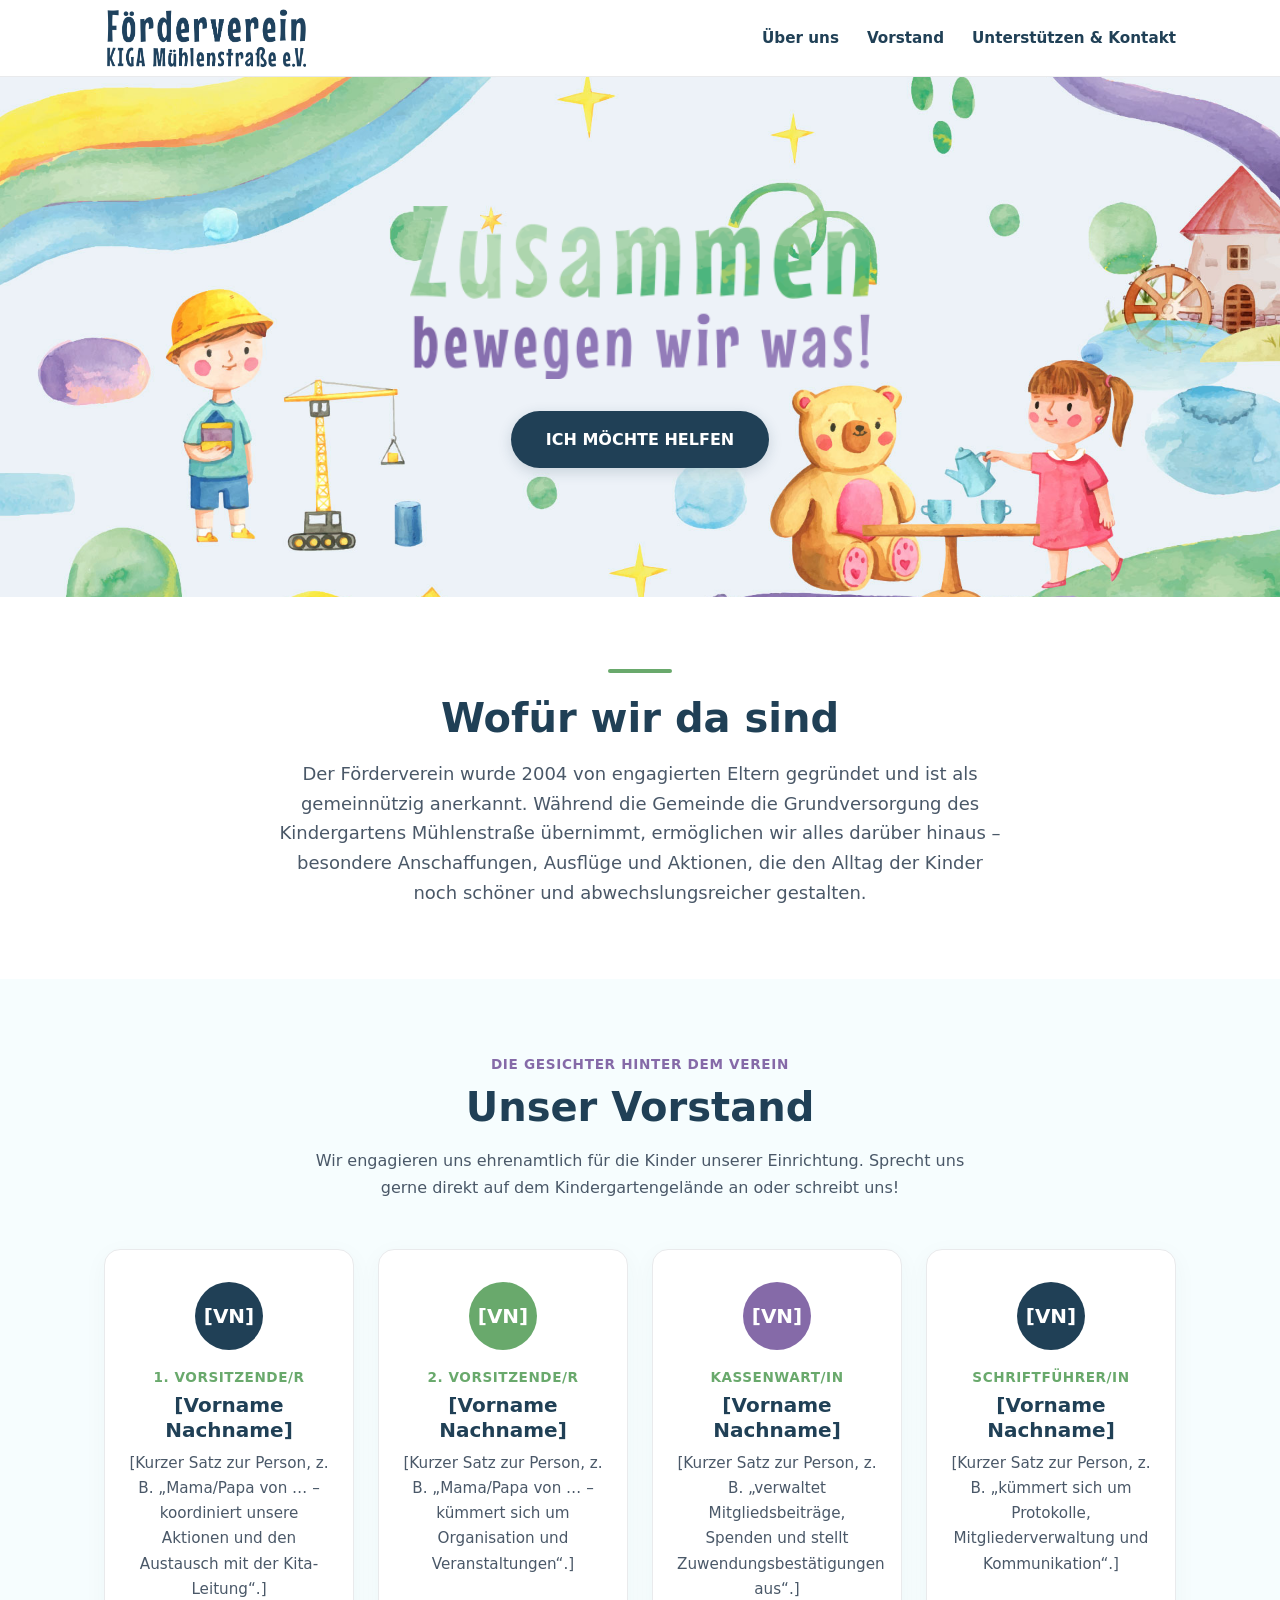
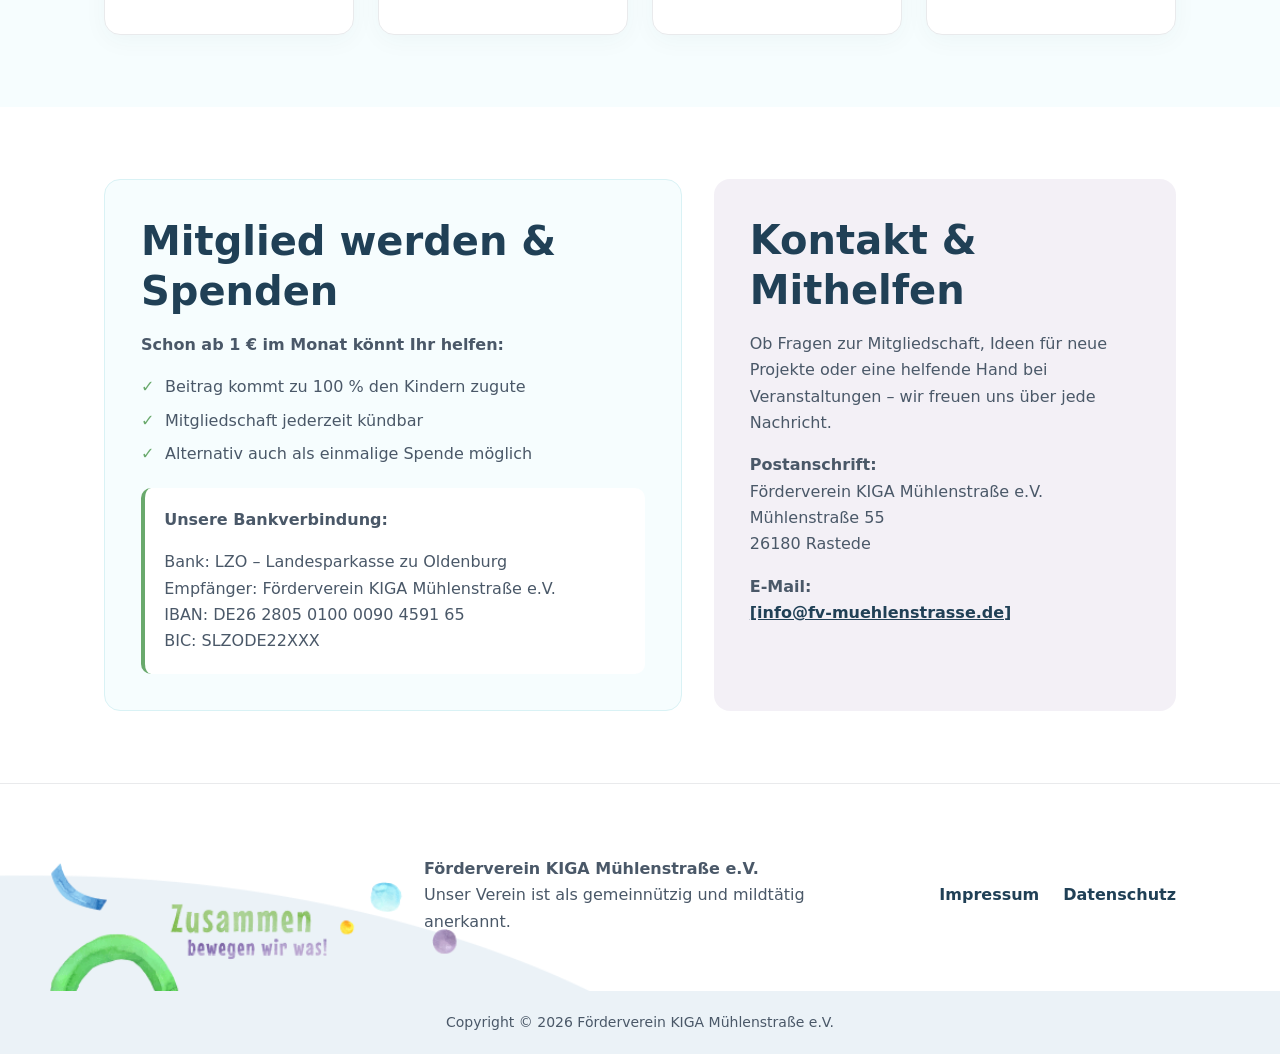
==== commit c40ea7fa: "Add files via upload" ====
--- a/index.html
+++ b/index.html
@@ -59,31 +59,31 @@
 
         <div class="board-grid">
           <article class="board-card">
-            <div class="avatar">VN</div>
+            <div class="avatar">[VN]</div>
             <span class="board-role">1. Vorsitzende/r</span>
-            <h3>Vorname Nachname</h3>
-            <p>Kurzer Satz zur Person oder Gruppe des Kindes (z. B. „Mama von … – koordiniert unsere Aktionen und den Austausch mit der Kita-Leitung“).</p>
+            <h3>[Vorname Nachname]</h3>
+            <p>[Kurzer Satz zur Person, z. B. „Mama/Papa von … – koordiniert unsere Aktionen und den Austausch mit der Kita-Leitung“.]</p>
           </article>
 
           <article class="board-card">
-            <div class="avatar avatar-green">VN</div>
+            <div class="avatar avatar-green">[VN]</div>
             <span class="board-role">2. Vorsitzende/r</span>
-            <h3>Vorname Nachname</h3>
-            <p>Kurzer Satz zur Person oder Aufgabe im Verein (z. B. „Papa von … – kümmert sich um Organisation und Veranstaltungen“).</p>
+            <h3>[Vorname Nachname]</h3>
+            <p>[Kurzer Satz zur Person, z. B. „Mama/Papa von … – kümmert sich um Organisation und Veranstaltungen“.]</p>
           </article>
 
           <article class="board-card">
-            <div class="avatar avatar-purple">VN</div>
+            <div class="avatar avatar-purple">[VN]</div>
             <span class="board-role">Kassenwart/in</span>
-            <h3>Vorname Nachname</h3>
-            <p>Kurzer Satz zur Person (z. B. „verwaltet Mitgliedsbeiträge, Spenden und stellt Zuwendungsbestätigungen aus“).</p>
+            <h3>[Vorname Nachname]</h3>
+            <p>[Kurzer Satz zur Person, z. B. „verwaltet Mitgliedsbeiträge, Spenden und stellt Zuwendungsbestätigungen aus“.]</p>
           </article>
 
           <article class="board-card">
-            <div class="avatar">VN</div>
+            <div class="avatar">[VN]</div>
             <span class="board-role">Schriftführer/in</span>
-            <h3>Vorname Nachname</h3>
-            <p>Kurzer Satz zur Person (z. B. „kümmert sich um Protokolle, Mitgliederverwaltung und Kommunikation“).</p>
+            <h3>[Vorname Nachname]</h3>
+            <p>[Kurzer Satz zur Person, z. B. „kümmert sich um Protokolle, Mitgliederverwaltung und Kommunikation“.]</p>
           </article>
         </div>
       </div>
@@ -125,7 +125,7 @@
 
           <p>
             <strong>E-Mail:</strong><br>
-            <a href="mailto:info@fv-muehlenstrasse.de" class="mail-link">info@fv-muehlenstrasse.de</a>
+            <a href="mailto:info@fv-muehlenstrasse.de" class="mail-link">[info@fv-muehlenstrasse.de]</a>
           </p>
         </div>
       </div>
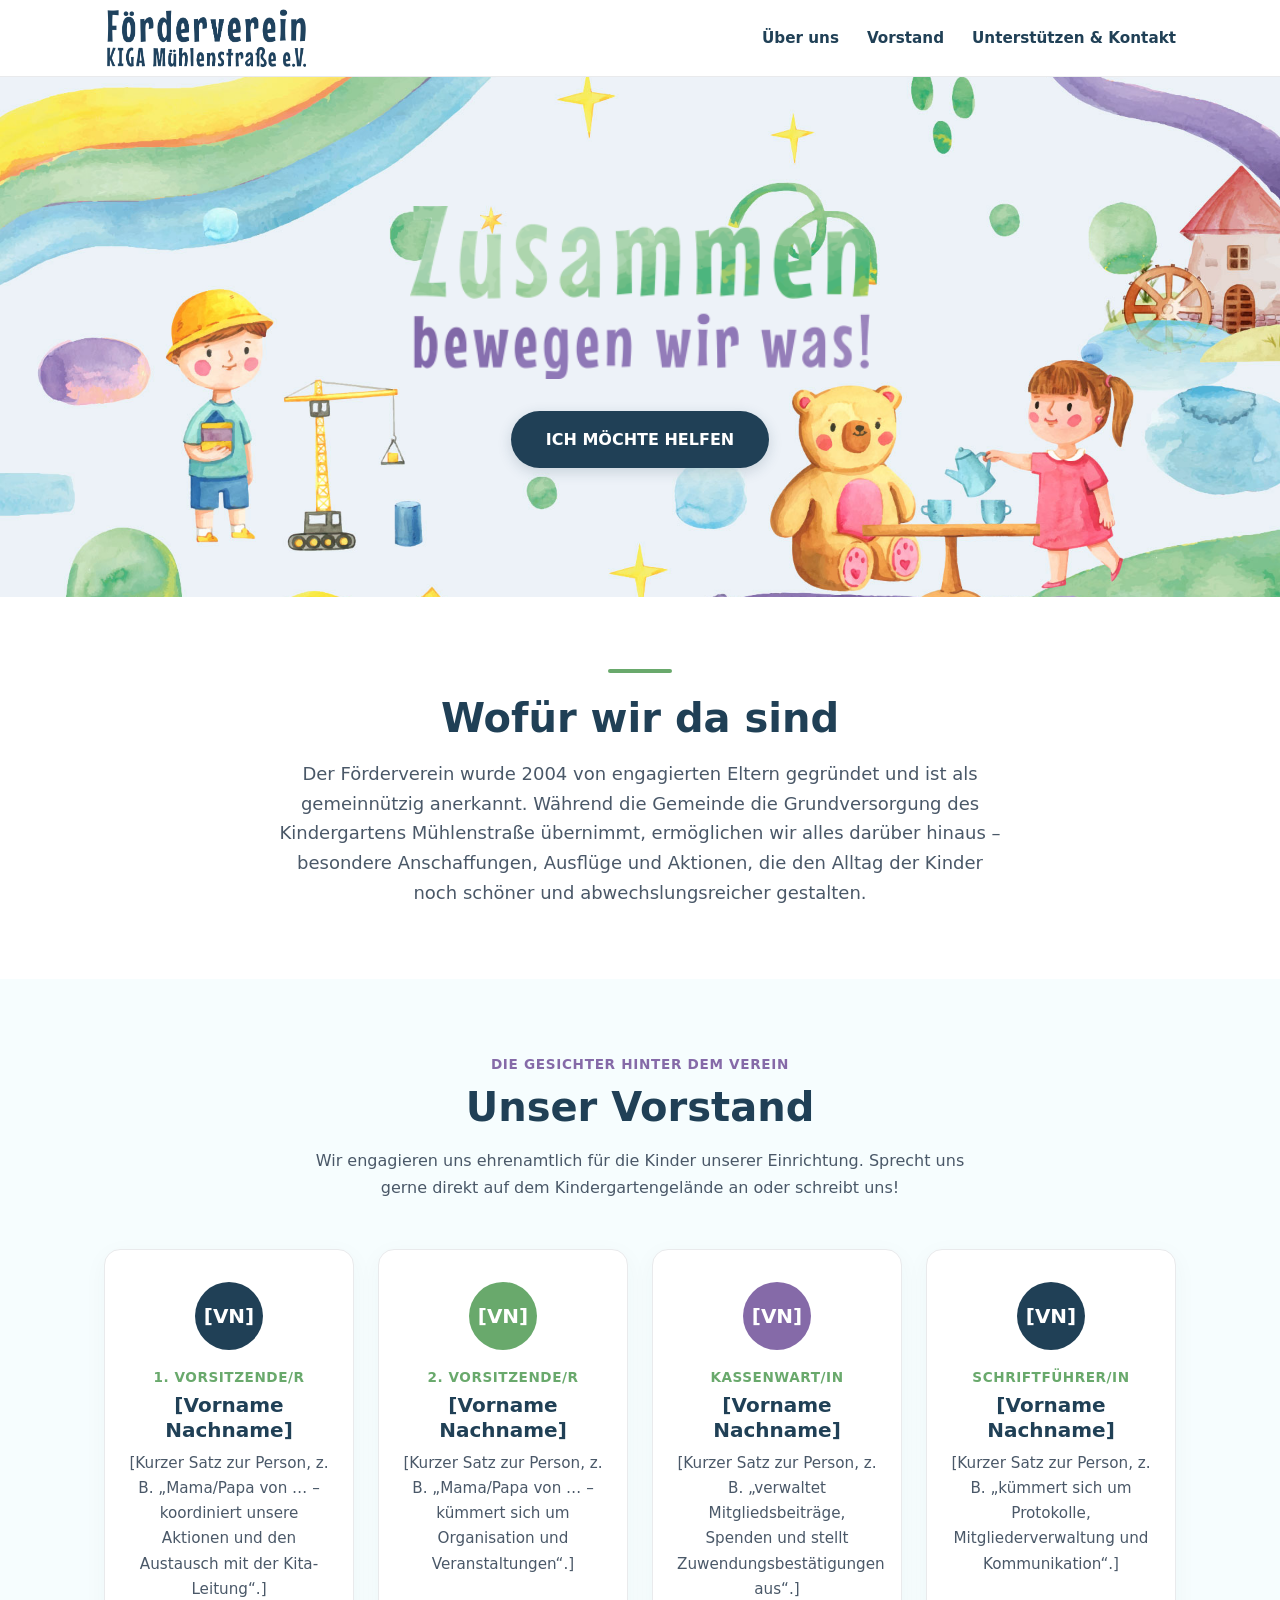
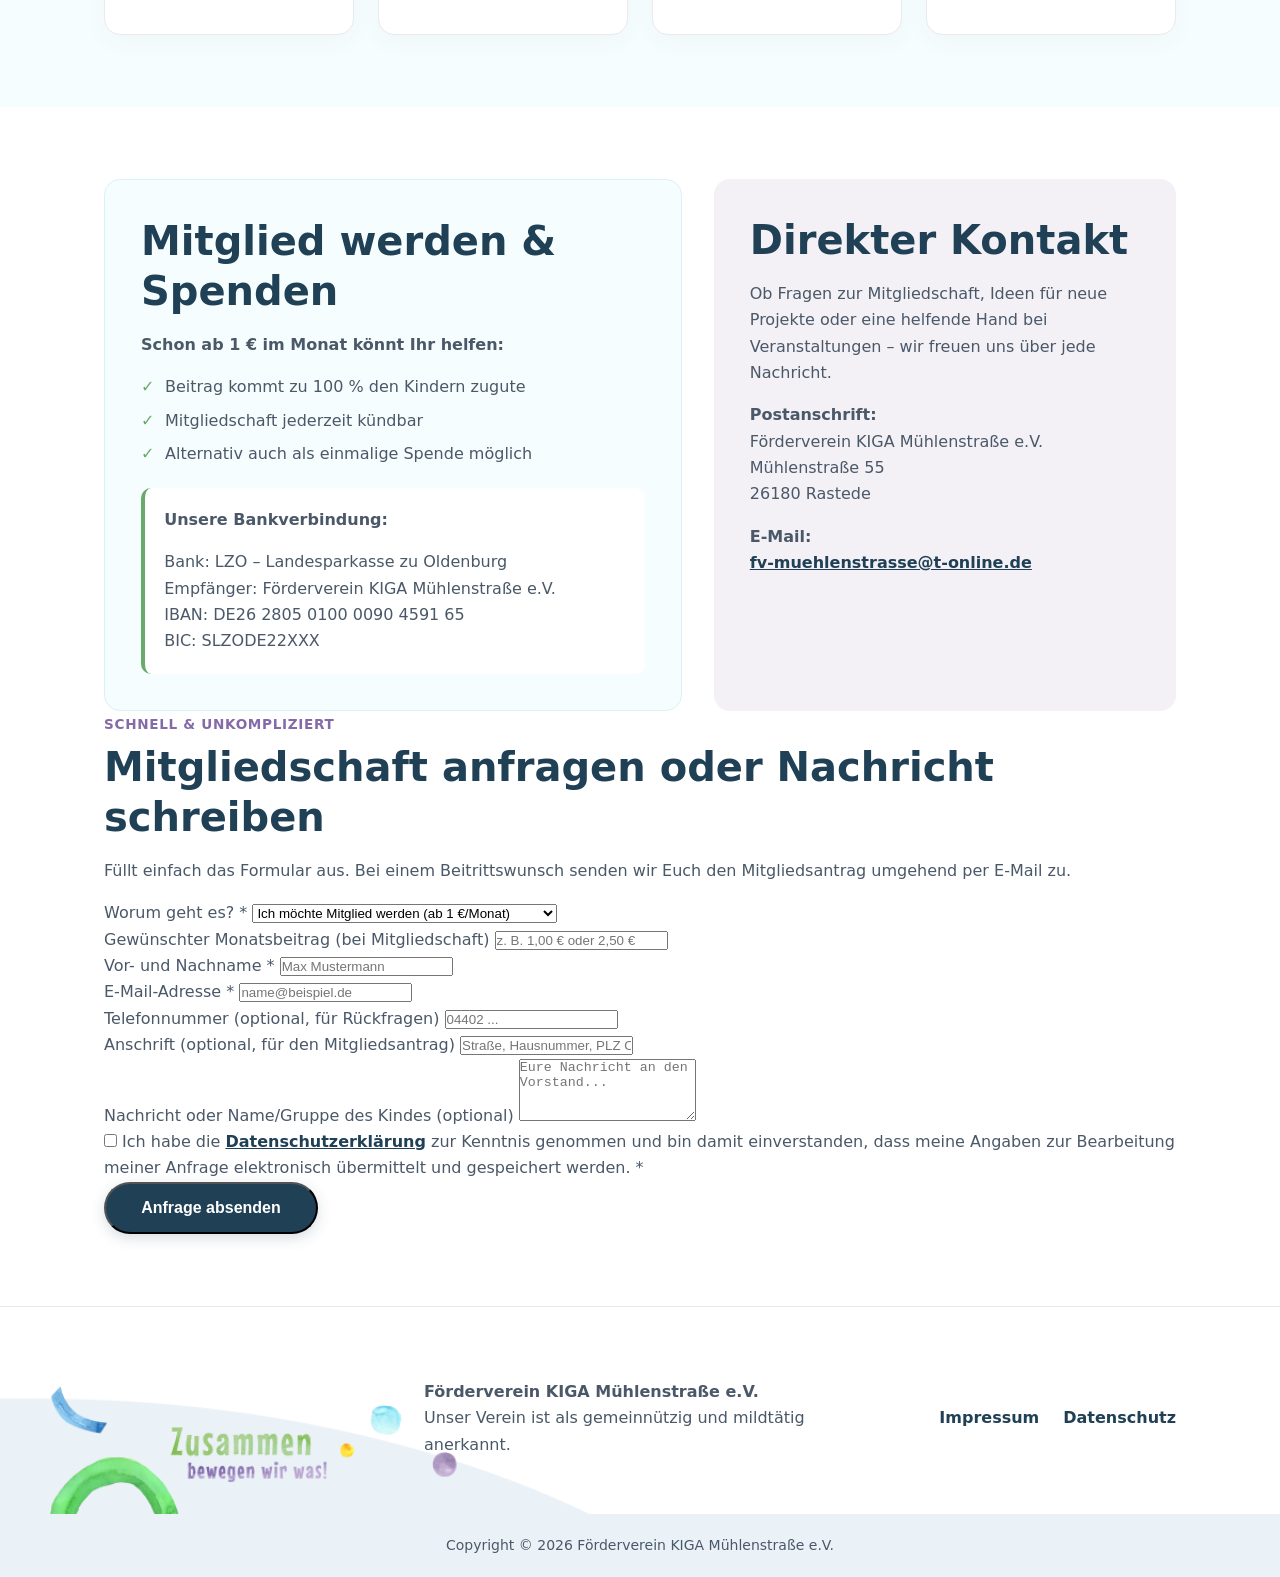
==== commit 847db459: "Update index.html" ====
--- a/index.html
+++ b/index.html
@@ -91,42 +91,108 @@
 
     <!-- Unterstützen & Kontakt -->
     <section id="unterstuetzen" class="section section-white">
-      <div class="container support-grid">
-        <div class="support-box box-ice">
-          <h2>Mitglied werden &amp; Spenden</h2>
-          <p><strong>Schon ab 1 € im Monat könnt Ihr helfen:</strong></p>
-          <ul class="check-list">
-            <li>Beitrag kommt zu 100 % den Kindern zugute</li>
-            <li>Mitgliedschaft jederzeit kündbar</li>
-            <li>Alternativ auch als einmalige Spende möglich</li>
-          </ul>
-
-          <div class="bank-box">
-            <p><strong>Unsere Bankverbindung:</strong></p>
+      <div class="container">
+        <div class="support-grid">
+          <div class="support-box box-ice">
+            <h2>Mitglied werden &amp; Spenden</h2>
+            <p><strong>Schon ab 1 € im Monat könnt Ihr helfen:</strong></p>
+            <ul class="check-list">
+              <li>Beitrag kommt zu 100 % den Kindern zugute</li>
+              <li>Mitgliedschaft jederzeit kündbar</li>
+              <li>Alternativ auch als einmalige Spende möglich</li>
+            </ul>
+
+            <div class="bank-box">
+              <p><strong>Unsere Bankverbindung:</strong></p>
+              <p>
+                Bank: LZO – Landesparkasse zu Oldenburg<br>
+                Empfänger: Förderverein KIGA Mühlenstraße e.V.<br>
+                IBAN: DE26 2805 0100 0090 4591 65<br>
+                BIC: SLZODE22XXX
+              </p>
+            </div>
+          </div>
+
+          <div class="support-box box-mint">
+            <h2>Direkter Kontakt</h2>
+            <p>Ob Fragen zur Mitgliedschaft, Ideen für neue Projekte oder eine helfende Hand bei Veranstaltungen – wir freuen uns über jede Nachricht.</p>
+            
             <p>
-              Bank: LZO – Landesparkasse zu Oldenburg<br>
-              Empfänger: Förderverein KIGA Mühlenstraße e.V.<br>
-              IBAN: DE26 2805 0100 0090 4591 65<br>
-              BIC: SLZODE22XXX
+              <strong>Postanschrift:</strong><br>
+              Förderverein KIGA Mühlenstraße e.V.<br>
+              Mühlenstraße 55<br>
+              26180 Rastede
+            </p>
+
+            <p>
+              <strong>E-Mail:</strong><br>
+              <a href="mailto:fv-muehlenstrasse@t-online.de" class="mail-link">fv-muehlenstrasse@t-online.de</a>
             </p>
           </div>
         </div>
 
-        <div class="support-box box-mint">
-          <h2>Kontakt &amp; Mithelfen</h2>
-          <p>Ob Fragen zur Mitgliedschaft, Ideen für neue Projekte oder eine helfende Hand bei Veranstaltungen – wir freuen uns über jede Nachricht.</p>
-          
-          <p>
-            <strong>Postanschrift:</strong><br>
-            Förderverein KIGA Mühlenstraße e.V.<br>
-            Mühlenstraße 55<br>
-            26180 Rastede
-          </p>
-
-          <p>
-            <strong>E-Mail:</strong><br>
-            <a href="mailto:info@fv-muehlenstrasse.de" class="mail-link">[info@fv-muehlenstrasse.de]</a>
-          </p>
+        <!-- Online-Formular -->
+        <div class="form-card">
+          <span class="eyebrow">Schnell &amp; unkompliziert</span>
+          <h2>Mitgliedschaft anfragen oder Nachricht schreiben</h2>
+          <p>Füllt einfach das Formular aus. Bei einem Beitrittswunsch senden wir Euch den Mitgliedsantrag umgehend per E-Mail zu.</p>
+
+          <form action="https://api.web3forms.com/submit" method="POST" class="contact-form">
+            <input type="hidden" name="access_key" value="EUER-ACCESS-KEY-HIER-EINTRAGEN">
+            <input type="hidden" name="subject" value="Neue Anfrage über die Website (Förderverein KIGA)">
+            <input type="hidden" name="from_name" value="Website Förderverein Mühlenstraße">
+            <input type="checkbox" name="botcheck" style="display: none;">
+
+            <div class="form-grid">
+              <div class="form-group">
+                <label for="anliegen">Worum geht es? *</label>
+                <select id="anliegen" name="Anliegen" required>
+                  <option value="Mitglied werden">Ich möchte Mitglied werden (ab 1 €/Monat)</option>
+                  <option value="Aktiv mithelfen">Ich möchte bei Aktionen/Veranstaltungen helfen</option>
+                  <option value="Allgemeine Anfrage">Allgemeine Frage oder Idee</option>
+                </select>
+              </div>
+
+              <div class="form-group">
+                <label for="beitrag">Gewünschter Monatsbeitrag (bei Mitgliedschaft)</label>
+                <input type="text" id="beitrag" name="Wunschbeitrag" placeholder="z. B. 1,00 € oder 2,50 €">
+              </div>
+
+              <div class="form-group">
+                <label for="name">Vor- und Nachname *</label>
+                <input type="text" id="name" name="Name" placeholder="Max Mustermann" required>
+              </div>
+
+              <div class="form-group">
+                <label for="email">E-Mail-Adresse *</label>
+                <input type="email" id="email" name="email" placeholder="name@beispiel.de" required>
+              </div>
+
+              <div class="form-group">
+                <label for="telefon">Telefonnummer (optional, für Rückfragen)</label>
+                <input type="tel" id="telefon" name="Telefon" placeholder="04402 ...">
+              </div>
+
+              <div class="form-group">
+                <label for="adresse">Anschrift (optional, für den Mitgliedsantrag)</label>
+                <input type="text" id="adresse" name="Anschrift" placeholder="Straße, Hausnummer, PLZ Ort">
+              </div>
+            </div>
+
+            <div class="form-group">
+              <label for="nachricht">Nachricht oder Name/Gruppe des Kindes (optional)</label>
+              <textarea id="nachricht" name="Nachricht" rows="4" placeholder="Eure Nachricht an den Vorstand..."></textarea>
+            </div>
+
+            <div class="checkbox-group">
+              <input type="checkbox" id="dsgvo" name="Datenschutz_akzeptiert" required>
+              <label for="dsgvo">
+                Ich habe die <a href="datenschutz.html" class="mail-link">Datenschutzerklärung</a> zur Kenntnis genommen und bin damit einverstanden, dass meine Angaben zur Bearbeitung meiner Anfrage elektronisch übermittelt und gespeichert werden. *
+              </label>
+            </div>
+
+            <button type="submit" class="btn">Anfrage absenden</button>
+          </form>
         </div>
       </div>
     </section>
@@ -156,4 +222,4 @@
   </footer>
 
 </body>
-</html>+</html>
--- a/style.css
+++ b/style.css
@@ -360,13 +360,56 @@
   margin: 0;
 }
 
-/* Responsive */
+/* Responsive für Tablets & Smartphones */
 @media (max-width: 850px) {
+  .container {
+    padding: 0 1rem;
+  }
+
+  .site-header {
+    position: static;
+  }
+
+  .nav-wrapper {
+    flex-direction: column;
+    justify-content: center;
+    padding: 0.9rem 0;
+    gap: 0.7rem;
+  }
+
+  .logo-link img {
+    width: 175px;
+  }
+
+  .nav-list {
+    justify-content: center;
+    gap: 0.4rem 1.05rem;
+  }
+
+  .nav-list a {
+    font-size: 0.88rem;
+  }
+
   .hero {
     background-image:
-      linear-gradient(rgba(241, 244, 249, 0.72), rgba(241, 244, 249, 0.72)),
+      linear-gradient(rgba(246, 253, 254, 0.42), rgba(246, 253, 254, 0.52)),
       url("bilder/Header_KIGA_Muehlenstr.jpg");
-    min-height: 420px;
+    min-height: 380px;
+    padding: 2.5rem 0;
+  }
+
+  .hero-graphic {
+    max-width: 300px;
+    margin-bottom: 1.6rem;
+  }
+
+  .btn {
+    padding: 0.85rem 1.8rem;
+    font-size: 0.95rem;
+  }
+
+  .section {
+    padding: 3.25rem 0;
   }
 
   .support-grid,
@@ -381,4 +424,4 @@
   .footer-legal {
     justify-content: flex-start;
   }
-}+}
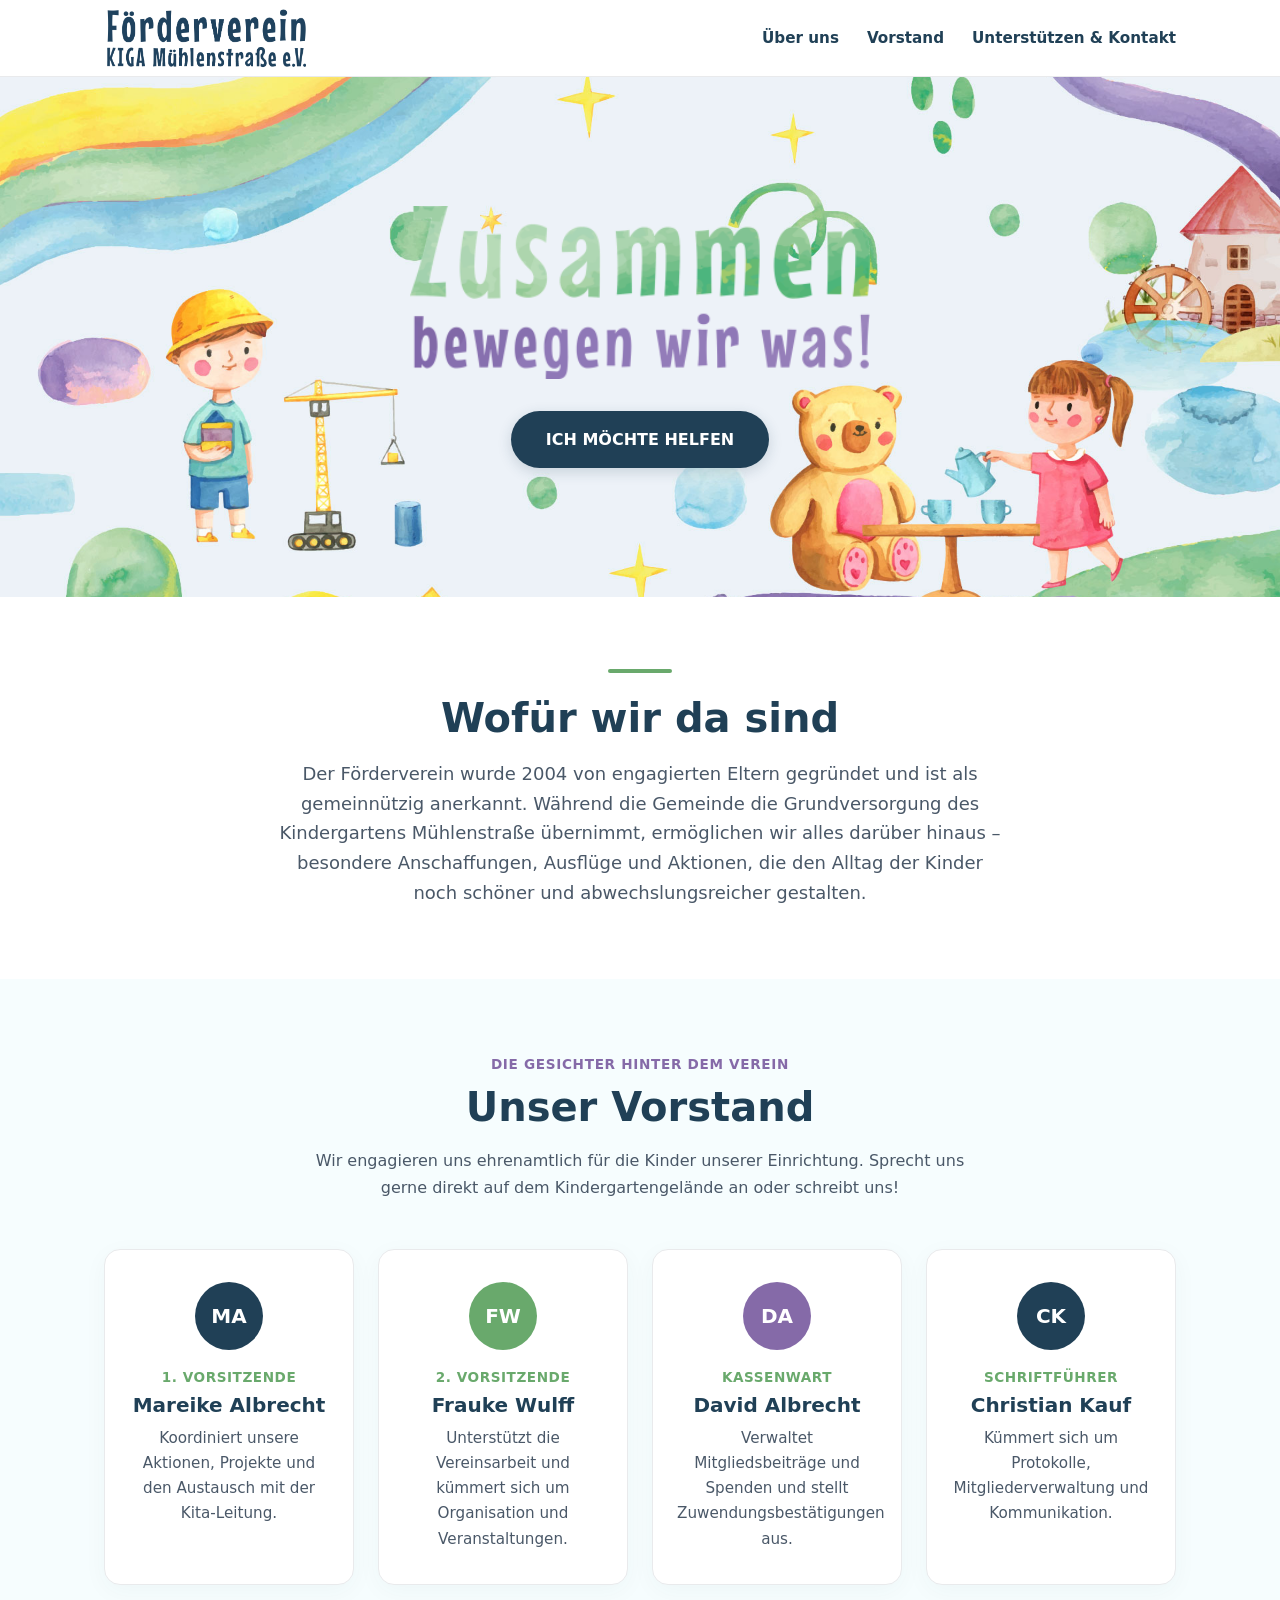
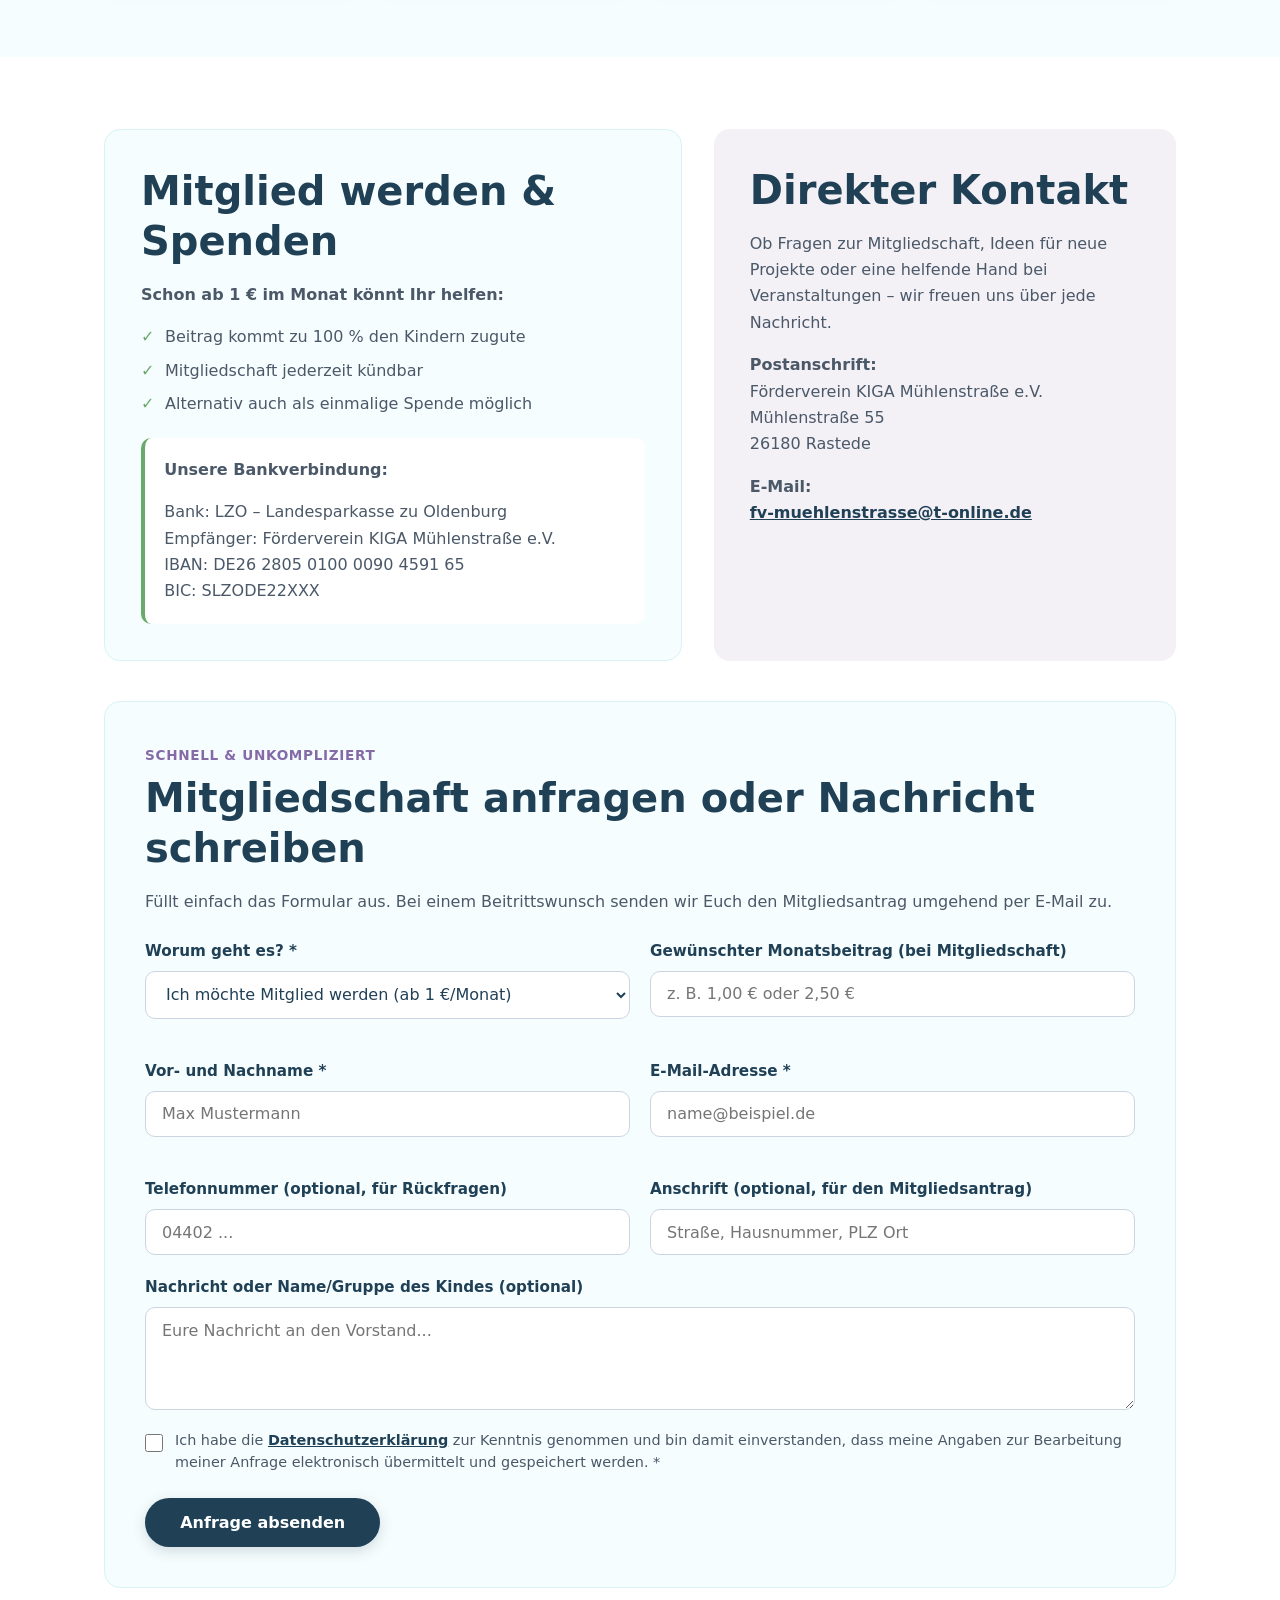
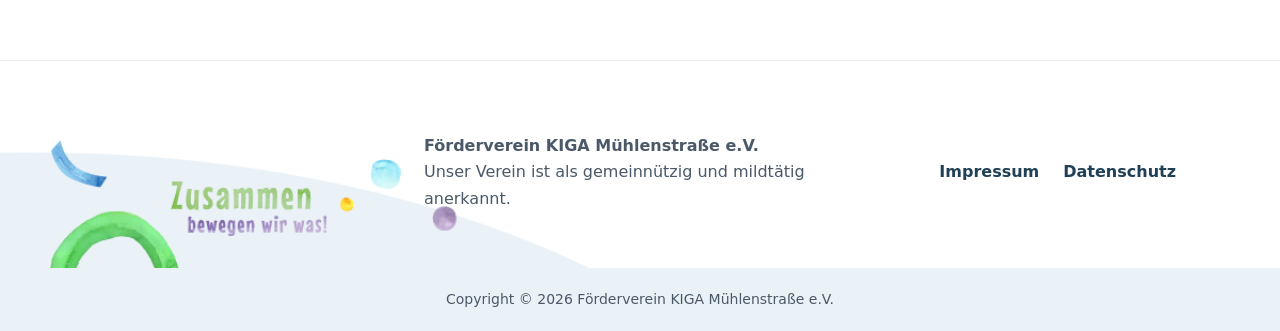
==== commit 1a118928: "Update index.html" ====
--- a/index.html
+++ b/index.html
@@ -4,7 +4,7 @@
   <meta charset="UTF-8">
   <meta name="viewport" content="width=device-width, initial-scale=1.0">
   <title>Förderverein KIGA Mühlenstrasse – Rastede</title>
-  <link rel="stylesheet" href="style.css">
+  <link rel="stylesheet" href="style.css?v=2">
   <link rel="icon" href="bilder/Favicon_Kiga_muehlenstr-300x300.jpg" type="image/jpeg">
 </head>
 <body>
@@ -59,31 +59,31 @@
 
         <div class="board-grid">
           <article class="board-card">
-            <div class="avatar">[VN]</div>
-            <span class="board-role">1. Vorsitzende/r</span>
-            <h3>[Vorname Nachname]</h3>
-            <p>[Kurzer Satz zur Person, z. B. „Mama/Papa von … – koordiniert unsere Aktionen und den Austausch mit der Kita-Leitung“.]</p>
-          </article>
-
-          <article class="board-card">
-            <div class="avatar avatar-green">[VN]</div>
-            <span class="board-role">2. Vorsitzende/r</span>
-            <h3>[Vorname Nachname]</h3>
-            <p>[Kurzer Satz zur Person, z. B. „Mama/Papa von … – kümmert sich um Organisation und Veranstaltungen“.]</p>
-          </article>
-
-          <article class="board-card">
-            <div class="avatar avatar-purple">[VN]</div>
-            <span class="board-role">Kassenwart/in</span>
-            <h3>[Vorname Nachname]</h3>
-            <p>[Kurzer Satz zur Person, z. B. „verwaltet Mitgliedsbeiträge, Spenden und stellt Zuwendungsbestätigungen aus“.]</p>
-          </article>
-
-          <article class="board-card">
-            <div class="avatar">[VN]</div>
-            <span class="board-role">Schriftführer/in</span>
-            <h3>[Vorname Nachname]</h3>
-            <p>[Kurzer Satz zur Person, z. B. „kümmert sich um Protokolle, Mitgliederverwaltung und Kommunikation“.]</p>
+            <div class="avatar">MA</div>
+            <span class="board-role">1. Vorsitzende</span>
+            <h3>Mareike Albrecht</h3>
+            <p>Koordiniert unsere Aktionen, Projekte und den Austausch mit der Kita-Leitung.</p>
+          </article>
+
+          <article class="board-card">
+            <div class="avatar avatar-green">FW</div>
+            <span class="board-role">2. Vorsitzende</span>
+            <h3>Frauke Wulff</h3>
+            <p>Unterstützt die Vereinsarbeit und kümmert sich um Organisation und Veranstaltungen.</p>
+          </article>
+
+          <article class="board-card">
+            <div class="avatar avatar-purple">DA</div>
+            <span class="board-role">Kassenwart</span>
+            <h3>David Albrecht</h3>
+            <p>Verwaltet Mitgliedsbeiträge und Spenden und stellt Zuwendungsbestätigungen aus.</p>
+          </article>
+
+          <article class="board-card">
+            <div class="avatar">CK</div>
+            <span class="board-role">Schriftführer</span>
+            <h3>Christian Kauf</h3>
+            <p>Kümmert sich um Protokolle, Mitgliederverwaltung und Kommunikation.</p>
           </article>
         </div>
       </div>
--- a/style.css
+++ b/style.css
@@ -78,6 +78,12 @@
   transform: translateY(-1px);
 }
 
+button.btn {
+  border: none;
+  cursor: pointer;
+  font-family: inherit;
+}
+
 /* Header */
 .site-header {
   background-color: var(--white);
@@ -307,6 +313,117 @@
   color: var(--purple);
 }
 
+/* Formular-Bereich */
+.form-card {
+  margin-top: 2.5rem;
+  background-color: var(--bg-ice);
+  border: 1px solid #d9f2f5;
+  border-radius: 16px;
+  padding: 2.5rem;
+}
+
+.contact-form {
+  margin-top: 1.5rem;
+}
+
+.form-grid {
+  display: grid;
+  grid-template-columns: 1fr 1fr;
+  gap: 1.25rem;
+}
+
+.form-group {
+  display: flex;
+  flex-direction: column;
+  margin-bottom: 1.25rem;
+}
+
+.form-group label {
+  font-weight: 600;
+  color: var(--petrol);
+  margin-bottom: 0.4rem;
+  font-size: 0.95rem;
+}
+
+.form-group input,
+.form-group select,
+.form-group textarea {
+  width: 100%;
+  padding: 0.8rem 1rem;
+  border: 1px solid #cbd5e1;
+  border-radius: 10px;
+  background-color: var(--white);
+  color: var(--petrol);
+  font-family: inherit;
+  font-size: 16px;
+  transition: border-color 0.2s ease, box-shadow 0.2s ease;
+}
+
+.form-group input:focus,
+.form-group select:focus,
+.form-group textarea:focus {
+  outline: none;
+  border-color: var(--purple);
+  box-shadow: 0 0 0 3px rgba(133, 106, 168, 0.15);
+}
+
+.checkbox-group {
+  display: flex;
+  align-items: flex-start;
+  gap: 0.75rem;
+  margin-bottom: 1.5rem;
+}
+
+.checkbox-group input[type="checkbox"] {
+  width: 18px;
+  height: 18px;
+  margin-top: 0.25rem;
+  accent-color: var(--petrol);
+  flex-shrink: 0;
+}
+
+.checkbox-group label {
+  font-size: 0.9rem;
+  line-height: 1.5;
+  color: var(--text);
+}
+
+/* Rechtstexte (Impressum & Datenschutz) */
+.legal-container {
+  max-width: 820px;
+  margin: 0 auto;
+}
+
+.legal-container .accent-line {
+  margin-left: 0;
+}
+
+.legal-container h1 {
+  font-size: clamp(1.9rem, 3.5vw, 2.5rem);
+  margin-bottom: 1.5rem;
+}
+
+.legal-container h2 {
+  font-size: 1.35rem;
+  margin-top: 2rem;
+  margin-bottom: 0.6rem;
+}
+
+.legal-container h3 {
+  font-size: 1.1rem;
+  margin-top: 1.25rem;
+  margin-bottom: 0.4rem;
+}
+
+.legal-container ul {
+  margin-left: 1.25rem;
+  margin-bottom: 1rem;
+}
+
+.legal-container li {
+  margin-bottom: 0.35rem;
+}
+
 /* Footer */
 .site-footer {
   background-color: var(--white);
@@ -417,6 +534,15 @@
     grid-template-columns: 1fr;
   }
 
+  .form-card {
+    padding: 1.75rem 1.25rem;
+  }
+
+  .form-grid {
+    grid-template-columns: 1fr;
+    gap: 0;
+  }
+
   .footer-spacer {
     display: none;
   }
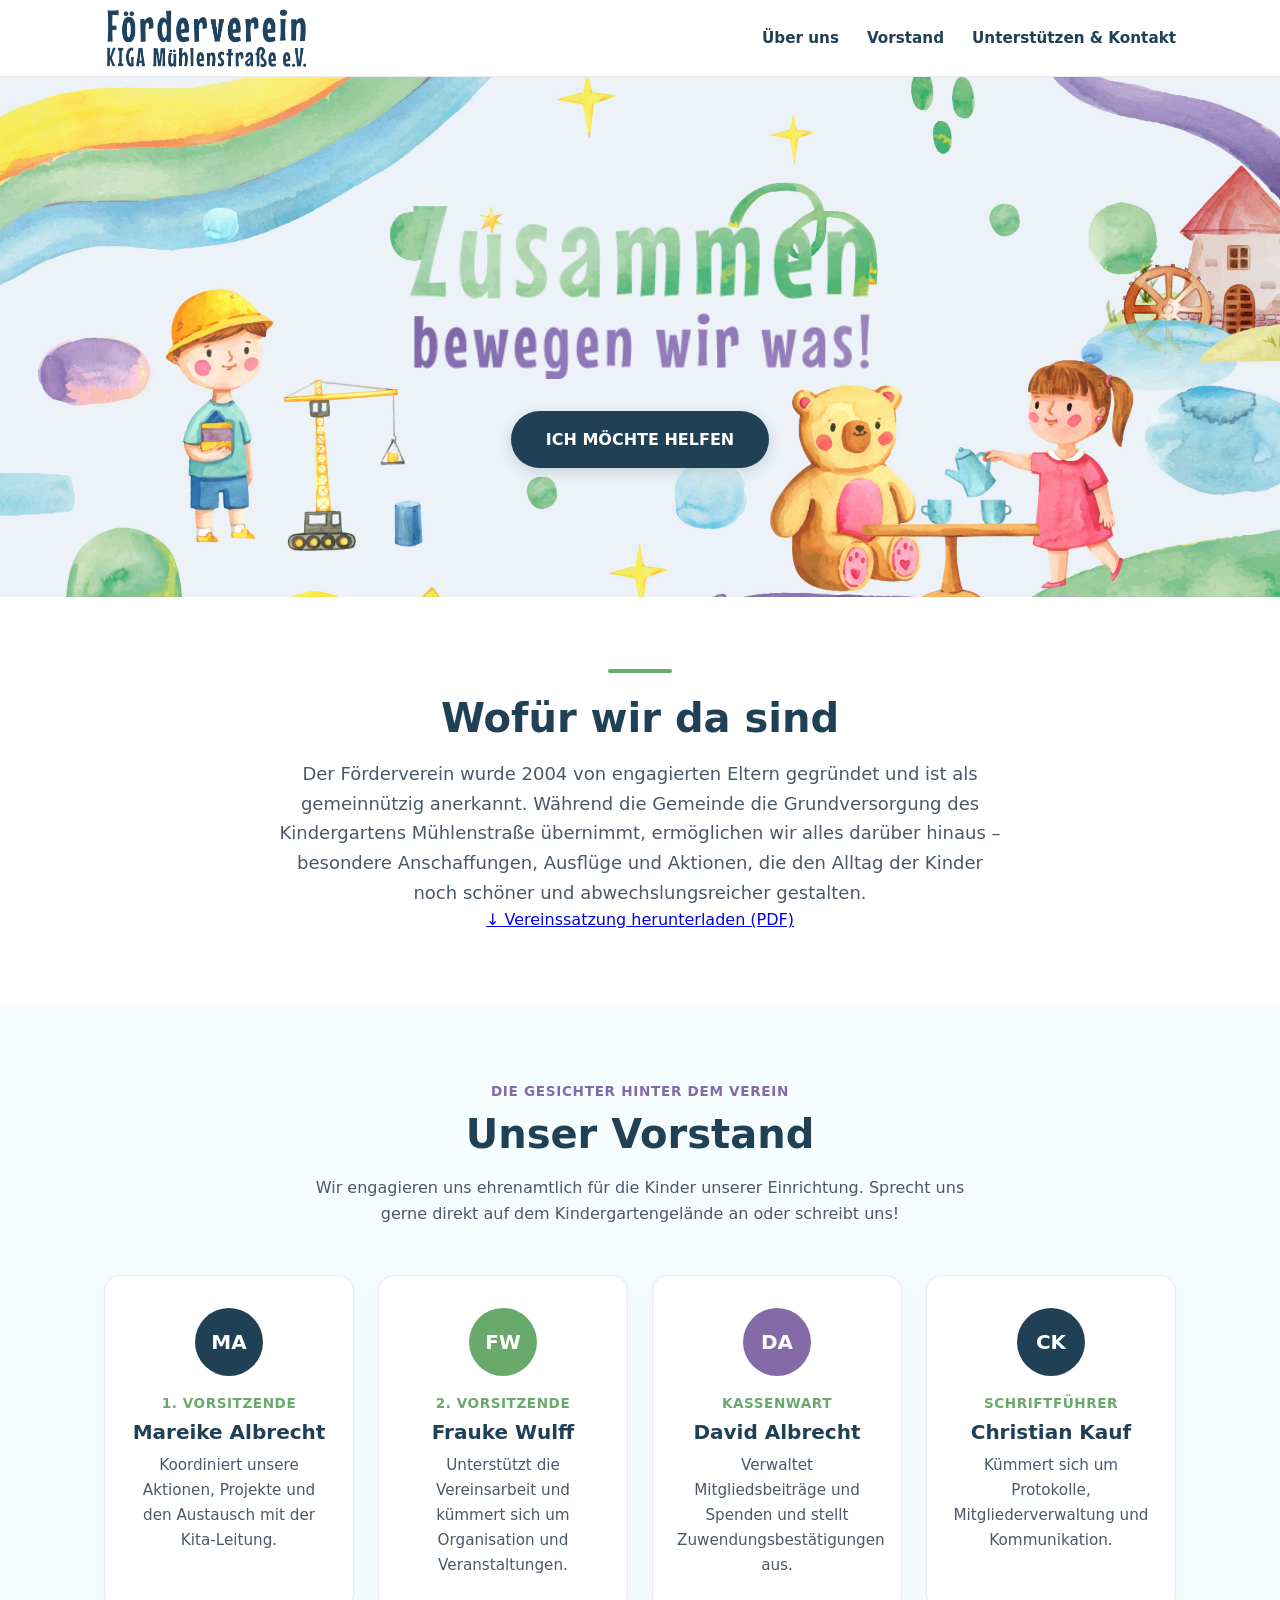
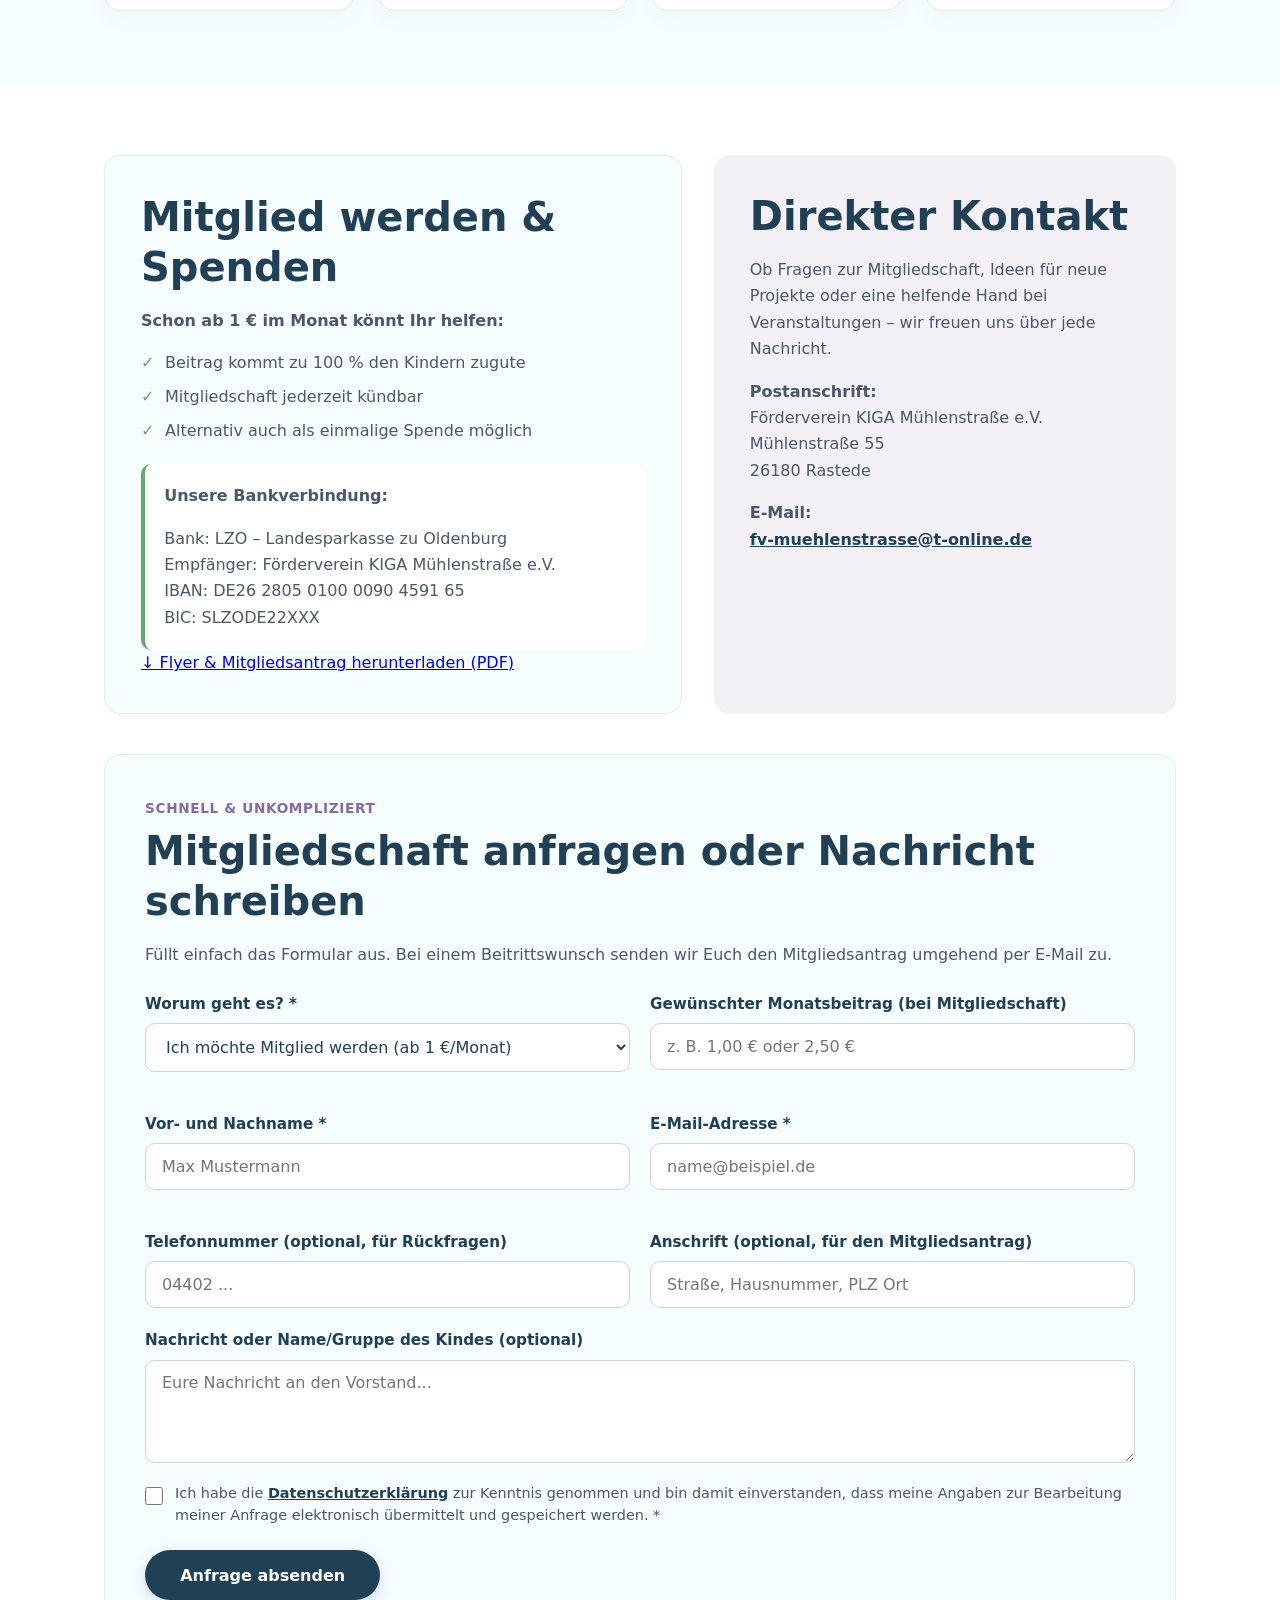
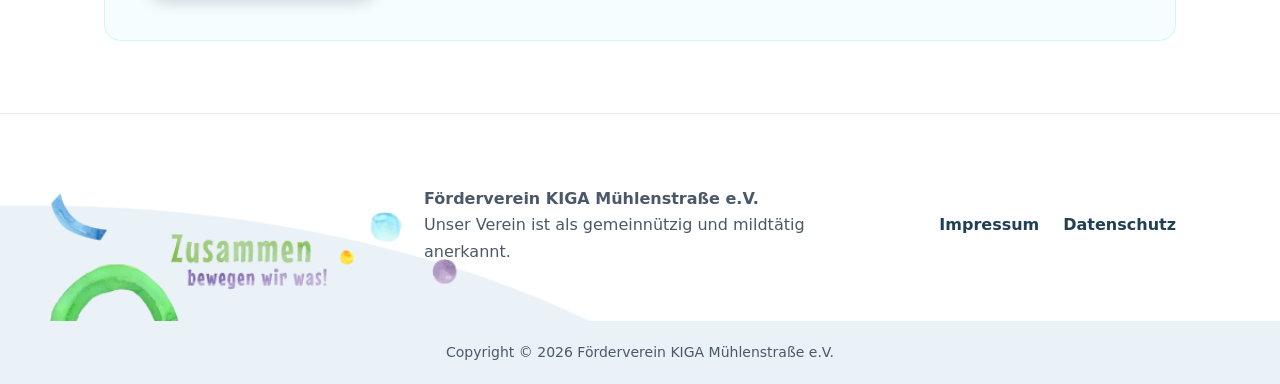
==== commit a4cacee8: "Update index.html" ====
--- a/index.html
+++ b/index.html
@@ -4,7 +4,7 @@
   <meta charset="UTF-8">
   <meta name="viewport" content="width=device-width, initial-scale=1.0">
   <title>Förderverein KIGA Mühlenstrasse – Rastede</title>
-  <link rel="stylesheet" href="style.css?v=2">
+  <link rel="stylesheet" href="style.css?v=3">
   <link rel="icon" href="bilder/Favicon_Kiga_muehlenstr-300x300.jpg" type="image/jpeg">
 </head>
 <body>
@@ -45,6 +45,11 @@
           Der Förderverein wurde 2004 von engagierten Eltern gegründet und ist als gemeinnützig anerkannt. 
           Während die Gemeinde die Grundversorgung des Kindergartens Mühlenstraße übernimmt, ermöglichen wir alles darüber hinaus – besondere Anschaffungen, Ausflüge und Aktionen, die den Alltag der Kinder noch schöner und abwechslungsreicher gestalten.
         </p>
+        <div class="doc-action">
+          <a href="dokumente/Satzung_des_Foerdervereins_KIGA_Muehlenstrasse.pdf" target="_blank" rel="noopener" class="btn-outline">
+            ↓ Vereinssatzung herunterladen (PDF)
+          </a>
+        </div>
       </div>
     </section>
 
@@ -111,6 +116,12 @@
                 BIC: SLZODE22XXX
               </p>
             </div>
+
+            <div class="doc-action">
+              <a href="dokumente/260909_Fv-Kiga_Muehlenstrasse_Flyer-DINlang_RZ.pdf" target="_blank" rel="noopener" class="btn-outline">
+                ↓ Flyer &amp; Mitgliedsantrag herunterladen (PDF)
+              </a>
+            </div>
           </div>
 
           <div class="support-box box-mint">
